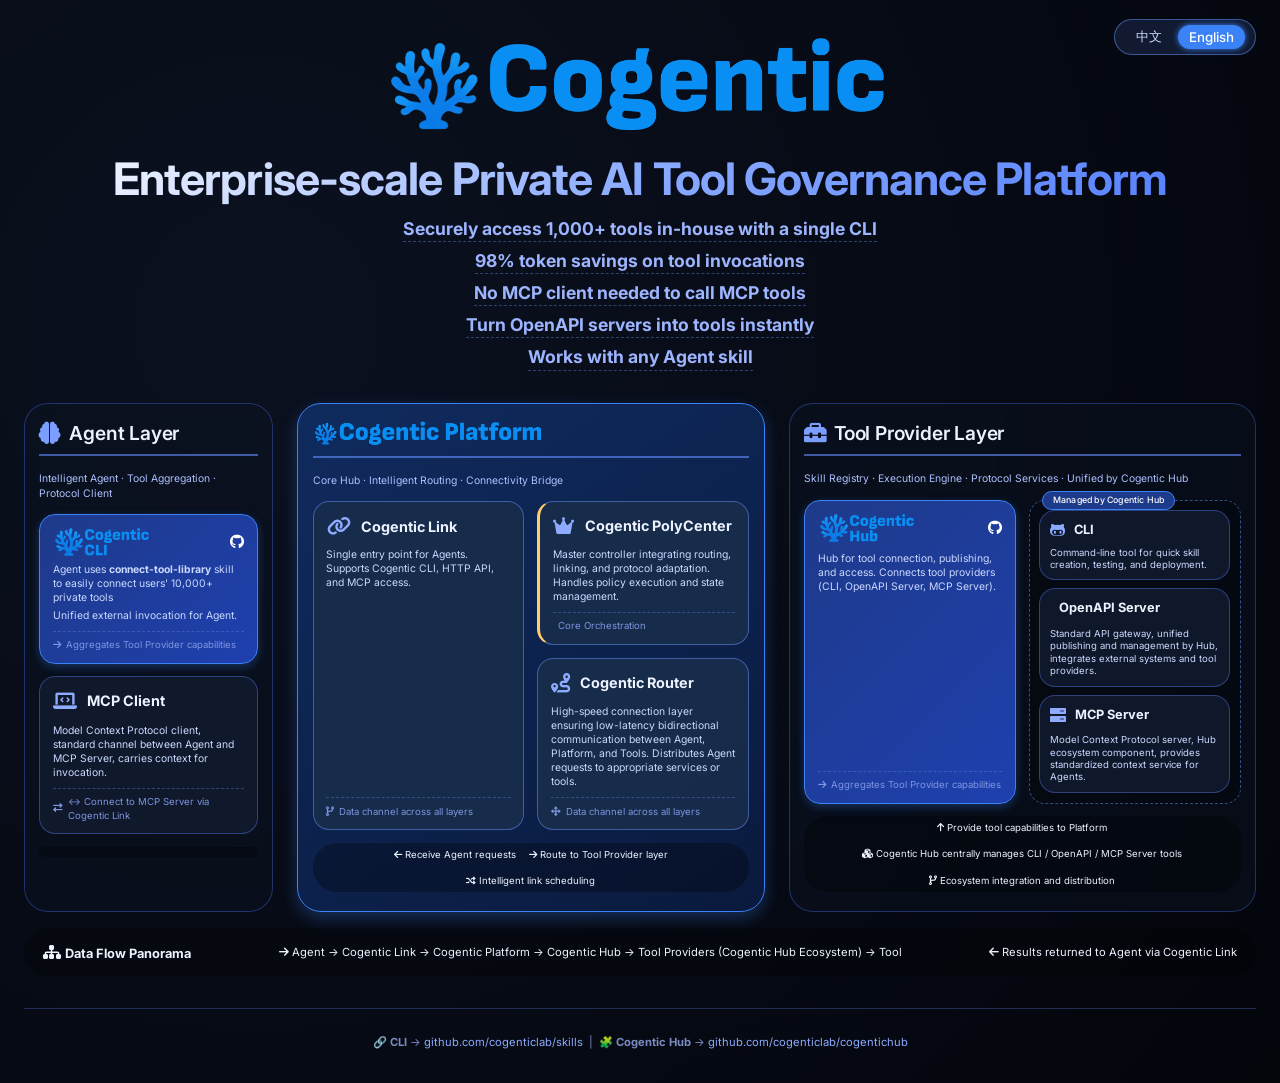
==== index.html @ e615ff38 "Fix data flow description - remove redundant 'Return' text Co-authored-by: Qwen-Coder <qwen-coder@al" ====
<!DOCTYPE html>
<html lang="zh-CN">
<head>
    <meta charset="UTF-8">
    <meta name="viewport" content="width=device-width, initial-scale=1.0, user-scalable=yes">
    <title>Cogentic | 多语言平台</title>
    <!-- Font Awesome 6 -->
    <link rel="stylesheet" href="https://cdnjs.cloudflare.com/ajax/libs/font-awesome/6.0.0-beta3/css/all.min.css">
    <!-- Google Fonts Inter -->
    <link href="https://fonts.googleapis.com/css2?family=Inter:opsz,wght@14..32,300;14..32,400;14..32,500;14..32,600;14..32,700&display=swap" rel="stylesheet">
    <style>
        * {
            margin: 0;
            padding: 0;
            box-sizing: border-box;
        }

        body {
            background: radial-gradient(circle at 20% 30%, #0b1120, #03050b);
            font-family: 'Inter', sans-serif;
            color: #edf2ff;
            line-height: 1.4;
            padding: 2rem 1.5rem;
            position: relative;
        }

        /* 语言切换按钮 */
        .lang-switch {
            position: fixed;
            top: 1.2rem;
            right: 1.5rem;
            z-index: 1000;
            background: rgba(20, 30, 55, 0.85);
            backdrop-filter: blur(8px);
            border-radius: 40px;
            padding: 0.3rem 0.6rem;
            border: 1px solid rgba(100, 150, 255, 0.5);
            display: flex;
            gap: 0.3rem;
            font-size: 0.75rem;
            font-weight: 500;
        }
        .lang-switch button {
            background: transparent;
            border: none;
            color: #cbd9ff;
            padding: 0.2rem 0.7rem;
            border-radius: 30px;
            cursor: pointer;
            font-family: inherit;
            font-weight: 500;
            transition: all 0.2s;
        }
        .lang-switch button.active {
            background: #3b82f6;
            color: white;
            box-shadow: 0 0 6px #3b82f6;
        }
        .lang-switch button:hover:not(.active) {
            background: rgba(59, 130, 246, 0.4);
            color: white;
        }

        .container {
            max-width: 1400px;
            margin: 0 auto;
        }

        /* 头部 */
        .hero {
            text-align: center;
            margin-bottom: 2rem;
        }
        .hero h1 {
            font-size: 2.8rem;
            font-weight: 700;
            background: linear-gradient(135deg, #FFFFFF, #8aabff, #4f7aff);
            background-clip: text;
            -webkit-background-clip: text;
            color: transparent;
            letter-spacing: -0.02em;
        }
        .hero .sub {
            font-size: 1.1rem;
            color: #9db4ff;
            margin-top: 0.4rem;
            border-bottom: 1px dashed rgba(100, 140, 255, 0.4);
            display: inline-block;
        }

        /* 三列布局：左中右，宽度比例 1:2:2 */
        .architecture {
            display: flex;
            flex-wrap: wrap;
            gap: 1.5rem;
            justify-content: space-between;
            margin: 1.5rem 0 1rem;
        }

        .layer {
            background: rgba(10, 18, 32, 0.5);
            backdrop-filter: blur(4px);
            border-radius: 1.5rem;
            padding: 1rem 0.9rem 1.2rem;
            border: 1px solid rgba(80, 120, 255, 0.35);
            transition: all 0.2s;
            position: relative;
        }

        /* Agent 层: flex-grow 1 */
        .layer.agent-layer {
            flex: 1;
        }
        /* Platform 核心层: flex-grow 2 */
        .layer.platform-layer {
            flex: 2;
        }
        /* 工具提供层层: flex-grow 2 */
        .layer.provider-layer {
            flex: 2;
        }

        /* Platform核心层专用蓝色背景 */
        .layer.platform-layer.platform-core-bg {
            background: linear-gradient(145deg, #0f2b5e, #0a1a3e);
            border: 1px solid #3b82f6;
            box-shadow: 0 6px 16px rgba(59, 130, 246, 0.3);
        }

        /* 层次标题 */
        .layer-header {
            display: flex;
            align-items: center;
            gap: 0.5rem;
            margin-bottom: 1rem;
            padding-bottom: 0.5rem;
            border-bottom: 2px solid rgba(100, 140, 255, 0.6);
        }
        .layer-header i {
            font-size: 1.4rem;
            color: #7b9eff;
        }
        .layer-header h2 {
            font-size: 1.2rem;
            font-weight: 600;
            letter-spacing: -0.2px;
        }
        .layer-desc {
            font-size: 0.65rem;
            color: #adc0ff;
            margin-bottom: 0.8rem;
        }

        /* 内部左右布局 */
        .split-layout {
            display: flex;
            flex-wrap: wrap;
            gap: 0.8rem;
            align-items: stretch;
        }
        .split-left, .split-right {
            flex: 1;
            min-width: 180px;
            display: flex;
            flex-direction: column;
            gap: 0.8rem;
        }

        /* ========== 全局卡片样式 ========== */
        .card {
            background: rgba(18, 28, 48, 0.85);
            border-radius: 1rem;
            padding: 0.7rem 0.8rem;
            border: 1px solid rgba(90, 130, 255, 0.4);
            transition: transform 0.2s, box-shadow 0.2s;
            backdrop-filter: blur(4px);
            height: 100%;
            display: flex;
            flex-direction: column;
        }
        /* 默认取消所有卡片的悬浮效果 */
        .card:hover {
            transform: none;
            box-shadow: none;
            border-color: rgba(90, 130, 255, 0.4);
            background: rgba(18, 28, 48, 0.85);
        }
        a.card {
            text-decoration: none;
            color: inherit;
            display: block;
        }
        /* 图标和标题同行 */
        .card-header {
            display: flex;
            align-items: center;
            gap: 0.6rem;
            margin-bottom: 0.3rem;
        }
        .card-icon {
            font-size: 1.2rem;
            color: #8fabff;
            flex-shrink: 0;
        }
        .card-title {
            font-size: 0.9rem;
            font-weight: 700;
            display: flex;
            align-items: center;
            justify-content: space-between;
            flex-wrap: wrap;
            gap: 4px;
            margin-bottom: 0;
            flex: 1;
        }
        .badge-sm {
            background: #2a3a6e;
            font-size: 0.55rem;
            padding: 0.15rem 0.4rem;
            border-radius: 30px;
            font-weight: 400;
            display: inline-flex;
            align-items: center;
            gap: 4px;
        }
        .card-desc {
            font-size: 0.65rem;
            color: #cbd9ff;
            line-height: 1.35;
            margin-top: 0.2rem;
            flex: 1;
        }
        .connector-badge {
            margin-top: 0.5rem;
            font-size: 0.6rem;
            color: #7d95e0;
            display: flex;
            align-items: center;
            gap: 5px;
            border-top: 1px dashed rgba(100, 130, 230, 0.4);
            padding-top: 0.4rem;
        }

        /* 特定蓝色背景卡片（connect-tool-library 和 Cogentic Hub）保留悬浮效果 */
        .card.blue-bg {
            background: linear-gradient(135deg, #1e3a8a, #1e40af);
            border-color: #3b82f6;
            box-shadow: 0 3px 10px rgba(59,130,246,0.3);
        }
        .card.blue-bg .card-icon {
            color: #c4e0ff;
        }
        .card.blue-bg .card-title {
            color: #ffffff;
        }
        /* 仅保留蓝色背景卡片的悬浮效果 */
        .card.blue-bg:hover {
            transform: translateY(-2px);
            border-color: #5f82ff;
            box-shadow: 0 8px 18px -6px rgba(79, 125, 255, 0.4);
            background: linear-gradient(135deg, #2563eb, #1e40af);
        }

        /* 平台核心层内的卡片（无悬浮） */
        .platform-core-bg .card {
            background: rgba(25, 45, 75, 0.9);
            border-color: rgba(100, 150, 255, 0.5);
        }
        .platform-core-bg .card:hover {
            transform: none;
            box-shadow: none;
            background: rgba(25, 45, 75, 0.9);
            border-color: rgba(100, 150, 255, 0.5);
        }

        /* 从属关系容器：Hub 生态 */
        .hub-ecosystem {
            background: rgba(0, 0, 0, 0.25);
            border-radius: 1rem;
            padding: 0.6rem;
            border: 1px dashed rgba(100, 150, 255, 0.5);
            position: relative;
            display: flex;
            flex-direction: column;
            gap: 0.5rem;
        }
        .hub-ecosystem::before {
            content: "由 Cogentic Hub 管理";
            position: absolute;
            top: -0.6rem;
            left: 0.8rem;
            background: #1e3a8a;
            padding: 0.15rem 0.6rem;
            border-radius: 20px;
            font-size: 0.55rem;
            font-weight: 500;
            color: #ffffff;
            letter-spacing: 0.2px;
            backdrop-filter: blur(4px);
            border: 1px solid #3b82f6;
        }
        [data-lang="en"] .hub-ecosystem::before {
            content: "Managed by Cogentic Hub";
        }

        /* 右侧三个卡片进一步缩小（保持图标标题同行） */
        .hub-ecosystem .card {
            padding: 0.5rem 0.6rem;
        }
        .hub-ecosystem .card .card-icon {
            font-size: 1rem;
        }
        .hub-ecosystem .card .card-title {
            font-size: 0.8rem;
        }
        .hub-ecosystem .card .card-desc {
            font-size: 0.6rem;
            line-height: 1.3;
        }
        .hub-ecosystem .card .connector-badge {
            font-size: 0.55rem;
            margin-top: 0.4rem;
            padding-top: 0.3rem;
        }
        .hub-ecosystem .badge-sm {
            font-size: 0.5rem;
            padding: 0.1rem 0.35rem;
        }
        .hub-ecosystem .card:hover {
            transform: none;
            box-shadow: none;
            background: rgba(18, 28, 48, 0.85);
            border-color: rgba(90, 130, 255, 0.4);
        }

        /* 底部说明 */
        .footer-note {
            margin-top: 2rem;
            text-align: center;
            font-size: 0.7rem;
            color: #7b8bc2;
            border-top: 1px solid rgba(100, 130, 230, 0.3);
            padding-top: 1.2rem;
        }
        .footer-note a {
            color: #8cabff;
            text-decoration: none;
        }
        .footer-note a:hover {
            text-decoration: underline;
        }

        /* 关系流向指示 */
        .flow-hint {
            margin-top: 0.8rem;
            display: flex;
            justify-content: center;
            gap: 0.8rem;
            flex-wrap: wrap;
            font-size: 0.6rem;
            background: rgba(0,0,0,0.3);
            border-radius: 1.5rem;
            padding: 0.3rem 0.8rem;
        }

        /* 响应式：小屏幕时三列堆叠 */
        @media (max-width: 900px) {
            .architecture {
                flex-direction: column;
            }
            .layer.agent-layer,
            .layer.platform-layer,
            .layer.provider-layer {
                flex: auto;
                width: 100%;
            }
            .lang-switch {
                top: 0.8rem;
                right: 1rem;
            }
        }
        @media (max-width: 550px) {
            body {
                padding: 1rem;
            }
            .hero h1 {
                font-size: 2rem;
            }
            .split-layout {
                flex-direction: column;
            }
        }
    </style>
</head>
<body>
<!-- 语言切换按钮 -->
<div class="lang-switch">
    <button id="lang-zh" class="active">中文</button>
    <button id="lang-en">English</button>
</div>

<div class="container">
    <div class="hero">
        <img width="512px" src="assets/cogentic_banner.png" alt="Cogentic Banner" />
        <h1 data-i18n="hero_title">万级私有AI工具治理平台</h1>
        <p><h2 class="sub" data-i18n="hero_s1">通过单一 CLI 安全访问超过 10,000 个内部工具</h2></p>
        <p><h2 class="sub" data-i18n="hero_s2">工具调用节省 98% 的 Token</h2></p>
        <p><h2 class="sub" data-i18n="hero_s3">调用 MCP 工具无需 MCP 客户端</h2></p>
        <p><h2 class="sub" data-i18n="hero_s4">将 OpenAPI 服务器即时转变为工具</h2></p>
        <p><h2 class="sub" data-i18n="hero_s5">适用于任何 Agent 技能</h2></p>
    </div>

    <!-- 三列布局 -->
    <div class="architecture">
        
        <!-- ========= 左侧：Agent 层 ========= -->
        <div class="layer agent-layer">
            <div class="layer-header">
                <i class="fas fa-brain"></i>
                <h2 data-i18n="agent_layer_title">Agent 层</h2>
            </div>
            <div class="layer-desc" data-i18n="agent_layer_desc">智能代理 · 工具聚合 · 协议客户端</div>
            <div class="split-layout">
                <div class="split-left">
                    <!-- Cogentic CLI 蓝色背景，保留悬浮效果 -->
                    <a class="card blue-bg" href="https://github.com/cogenticlab/skills" target="_blank" rel="noopener noreferrer">
                        <div class="card-header">
                            <img height="32px" src="assets/cogentic_cli_banner.png" alt="CLI">
                            <div class="card-title">
                                <span></span>
                                <i class="fab fa-github"></i>
                            </div>
                        </div>
                        <div class="card-desc" data-i18n="agent_cli_desc1">Agent 使用 <strong>connect-tool-library</strong> 技能，可以轻松连接用户 10,000+ 私有工具</div>
                        <div class="card-desc" data-i18n="agent_cli_desc2">供 Agent 统一调用外部能力。</div>
                        <div class="connector-badge"><i class="fas fa-arrow-right"></i> <span data-i18n="agent_cli_connector">聚合 工具提供层能力</span></div>
                    </a>
                </div>
                <div class="split-right">
                    <div class="card">
                        <div class="card-header">
                            <div class="card-icon"><i class="fas fa-laptop-code"></i></div>
                            <div class="card-title" data-i18n="mcp_client_title">MCP Client</div>
                        </div>
                        <div class="card-desc" data-i18n="mcp_client_desc">模型上下文协议客户端，Agent 与 MCP Server 的标准通道，携带上下文发起调用。</div>
                        <div class="connector-badge"><i class="fas fa-exchange-alt"></i> <span data-i18n="mcp_client_connector">↔ 通过 Cogentic Link 连接 MCP Server</span></div>
                    </div>
                </div>
            </div>
            <div class="flow-hint"></div>
        </div>

        <!-- ========= 中间：Cogentic Platform 核心层（蓝色背景） ========= -->
        <div class="layer platform-layer platform-core-bg">
            <div class="layer-header">
                <img height="28px" src="assets/cogentic_platform_banner.png" alt="Cogentic Platform">
            </div>
            <div class="layer-desc" data-i18n="platform_layer_desc">核心中枢 · 智能路由 · 连接桥梁</div>
            <div class="split-layout">
                <div class="split-left">
                    <div class="card">
                        <div class="card-header">
                            <div class="card-icon"><i class="fas fa-link"></i></div>
                            <div class="card-title" data-i18n="cogentic_link_title">Cogentic Link</div>
                        </div>
                        <div class="card-desc" data-i18n="cogentic_link_desc">面向Agent的唯一入口。支持Cogentic CLI，Http API，MCP方式访问</div>
                        <div class="connector-badge"><i class="fas fa-code-branch"></i> <span data-i18n="cogentic_link_connector">贯穿所有层级的数据通道</span></div>
                    </div>
                </div>
                <div class="split-right">
                    <div class="right-stack" style="display: flex; flex-direction: column; gap: 0.8rem;">
                        <div class="card" style="border-left: 3px solid #ffcd6b;">
                            <div class="card-header">
                                <div class="card-icon"><i class="fas fa-crown"></i></div>
                                <div class="card-title" data-i18n="polycenter_title">Cogentic PolyCenter</div>
                            </div>
                            <div class="card-desc" data-i18n="polycenter_desc">总控制器，整合路由、链接、协议适配，负责策略执行与状态管理。</div>
                            <div class="connector-badge"><i class="fas fa-arrows-spin"></i> <span data-i18n="polycenter_connector">核心编排</span></div>
                        </div>
                        <div class="card">
                            <div class="card-header">
                                <div class="card-icon"><i class="fas fa-route"></i></div>
                                <div class="card-title" data-i18n="router_title">Cogentic Router</div>
                            </div>
                            <div class="card-desc" data-i18n="router_desc">高速连接层，保障 Agent、平台、工具间低延迟双向通信，提供可靠的消息通道与链路追踪。将 Agent 请求分发至对应的服务或工具。</div>
                            <div class="connector-badge"><i class="fas fa-arrows-alt"></i> <span data-i18n="router_connector">贯穿所有层级的数据通道</span></div>
                        </div>
                    </div>
                </div>
            </div>
            <div class="flow-hint">
                <span><i class="fas fa-arrow-left"></i> <span data-i18n="flow_recv">接收 Agent 请求</span></span>
                <span><i class="fas fa-arrow-right"></i> <span data-i18n="flow_route">路由至 工具提供层层</span></span>
                <span><i class="fas fa-random"></i> <span data-i18n="flow_schedule">链路智能调度</span></span>
            </div>
        </div>

        <!-- ========= 右侧：工具提供层层 ========= -->
        <div class="layer provider-layer">
            <div class="layer-header">
                <i class="fas fa-toolbox"></i>
                <h2 data-i18n="provider_layer_title">工具提供层</h2>
            </div>
            <div class="layer-desc" data-i18n="provider_layer_desc">技能库 · 执行引擎 · 协议服务 · 由 Cogentic Hub 统一管理</div>
            <div class="split-layout">
                <div class="split-left">
                    <a style="height: 100%;text-decoration: none;display: block;" href="https://github.com/cogenticlab/cogentichub" target="_blank" rel="noopener noreferrer">
                        <div class="card blue-bg">
                            <div class="card-header">
                                <img height="32px" src="assets/cogentic_hub_banner.png" alt="Cogentic Hub">
                                <div class="card-title">
                                    <span></span>
                                    <i class="fab fa-github"></i>
                                </div>
                            </div>
                            <div class="card-desc" data-i18n="hub_desc">工具连接，发布，访问枢纽。连接工具提供端(cli, OpenAPI服务器，MCP服务器)</div>
                            <div class="connector-badge"><i class="fas fa-arrow-right"></i> <span data-i18n="hub_connector">聚合 工具提供层能力</span></div>
                        </div>
                    </a>
                </div>
                <div class="split-right">
                    <div class="hub-ecosystem" data-i18n-attach="hub_ecosystem_label">
                        <a class="card" href="https://github.com/cogenticlab/skills" target="_blank" rel="noopener noreferrer">
                            <div class="card-header">
                                <div class="card-icon"><i class="fab fa-github-alt"></i></div>
                                <div class="card-title" data-i18n="cli_title">cli</div>
                            </div>
                            <div class="card-desc" data-i18n="cli_desc">命令行工具，快速创建、测试、部署技能。</div>
                        </a>
                        <div class="card">
                            <div class="card-header">
                                <div class="card-icon"><i class="fas fa-api"></i></div>
                                <div class="card-title" data-i18n="openapi_title">OpenAPI Server</div>
                            </div>
                            <div class="card-desc" data-i18n="openapi_desc">标准 API 网关，由 Hub 统一发布与管理，对接外部系统和工具提供者。</div>
                        </div>
                        <div class="card">
                            <div class="card-header">
                                <div class="card-icon"><i class="fas fa-server"></i></div>
                                <div class="card-title" data-i18n="mcp_server_title">MCP Server</div>
                            </div>
                            <div class="card-desc" data-i18n="mcp_server_desc">模型上下文服务端，Hub 生态组件，为 Agent 提供标准化上下文服务。</div>
                        </div>
                    </div>
                </div>
            </div>
            <div class="flow-hint">
                <span><i class="fas fa-arrow-up"></i> <span data-i18n="provider_flow_up">向平台提供具体工具能力</span></span>
                <span><i class="fas fa-cubes"></i> <span data-i18n="provider_flow_hub">Cogentic Hub 统一管理 CLI / OpenAPI / MCP Server 工具</span></span>
                <span><i class="fas fa-code-branch"></i> <span data-i18n="provider_flow_eco">生态集成与分发</span></span>
            </div>
        </div>
    </div>

    <!-- 数据流全景 + 组件完整性 -->
    <div style="background: rgba(0,0,0,0.3); border-radius: 1.5rem; padding: 0.8rem 1.2rem; margin-top: 1rem;">
        <div style="display: flex; flex-wrap: wrap; justify-content: space-between; gap: 0.5rem; align-items: center;">
            <div><i class="fas fa-sitemap"></i> <strong style="font-size: 0.8rem;" data-i18n="dataflow_title">数据流全景</strong></div>
            <div style="font-size: 0.7rem;"><i class="fas fa-arrow-right"></i> <span data-i18n="dataflow_arrow1">Agent → Cogentic Link → Cogentic Platform → Cogentic Hub → 工具提供源（Cogentic Hub 生态）→ 工具 → 返回</span></div>
            <div style="font-size: 0.7rem;"><i class="fas fa-arrow-left"></i> <span data-i18n="dataflow_arrow2">结果经 Cogentic Link 回传 Agent</span></div>
        </div>
        <!--hr style="border-color: #2a3a70; margin: 0.6rem 0;"-->

    </div>

    <!-- 页脚链接 -->
    <div class="footer-note">
        <p style="margin-top: 0.4rem;">
            🔗 <strong data-i18n="cli_link_label">Cogentic CLI</strong> → <a href="https://github.com/cogenticlab/skills" target="_blank">github.com/cogenticlab/skills</a> &nbsp;|&nbsp;
            🧩 <strong data-i18n="hub_link_label">Cogentic Hub</strong> → <a href="https://github.com/cogenticlab/cogentichub" target="_blank">github.com/cogenticlab/cogentichub</a>
        </p>
    </div>
</div>

<script>
    // 语言包
    const translations = {
        zh: {
            hero_title: "万级私有AI工具治理平台",
            hero_s1: "通过单一 CLI 安全访问超过 10,000 个内部工具",
            hero_s2: "工具调用节省 98% 的 Token",
            hero_s3: "调用 MCP 工具无需 MCP 客户端",
            hero_s4: "将 OpenAPI 服务器即时转变为工具",
            hero_s5: "适用于任何 Agent 技能",
            agent_layer_title: "Agent 层",
            agent_layer_desc: "智能代理 · 工具聚合 · 协议客户端",
            agent_cli_desc1: "Agent 使用 <strong>connect-tool-library</strong> 技能，可以轻松连接用户 10,000+ 私有工具",
            agent_cli_desc2: "供 Agent 统一调用外部能力。",
            agent_cli_connector: "聚合 工具提供层能力",
            mcp_client_title: "MCP Client",
            mcp_client_desc: "模型上下文协议客户端，Agent 与 MCP Server 的标准通道，携带上下文发起调用。",
            mcp_client_connector: "↔ 通过 Cogentic Link 连接 MCP Server",
            platform_layer_desc: "核心中枢 · 智能路由 · 连接桥梁",
            cogentic_link_title: "Cogentic Link",
            cogentic_link_desc: "面向Agent的唯一入口。支持Cogentic CLI，Http API，MCP方式访问",
            cogentic_link_connector: "贯穿所有层级的数据通道",
            polycenter_title: "Cogentic PolyCenter",
            polycenter_desc: "总控制器，整合路由、链接、协议适配，负责策略执行与状态管理。",
            polycenter_connector: "核心编排",
            router_title: "Cogentic Router",
            router_desc: "高速连接层，保障 Agent、平台、工具间低延迟双向通信，提供可靠的消息通道与链路追踪。将 Agent 请求分发至对应的服务或工具。",
            router_connector: "贯穿所有层级的数据通道",
            flow_recv: "接收 Agent 请求",
            flow_route: "路由至 工具提供层层",
            flow_schedule: "链路智能调度",
            provider_layer_title: "工具提供层",
            provider_layer_desc: "技能库 · 执行引擎 · 协议服务 · 由 Cogentic Hub 统一管理",
            hub_desc: "工具连接，发布，访问枢纽。连接工具提供端(cli, OpenAPI服务器，MCP服务器)",
            hub_connector: "聚合 工具提供层能力",
            cli_title: "cli",
            cli_desc: "命令行工具，快速创建、测试、部署技能。",
            openapi_title: "OpenAPI Server",
            openapi_desc: "标准 API 网关，由 Hub 统一发布与管理，对接外部系统和工具提供者。",
            mcp_server_title: "MCP Server",
            mcp_server_desc: "模型上下文服务端，Hub 生态组件，为 Agent 提供标准化上下文服务。",
            provider_flow_up: "向平台提供具体工具能力",
            provider_flow_hub: "Cogentic Hub 统一管理 CLI / OpenAPI / MCP Server 工具",
            provider_flow_eco: "生态集成与分发",
            dataflow_title: "数据流全景",
            dataflow_arrow1: "Agent → Cogentic Link → Cogentic Platform → Cogentic Hub → 工具提供源（Cogentic Hub 生态）→ 工具",
            dataflow_arrow2: "结果经 Cogentic Link 回传 Agent",
            footer_note_small: "<i class='fas fa-check-circle'></i> 所有卡片图标与标题同行，CLI 和 Hub 的标签已替换为 GitHub 图标。",
            footer_desc: "完全符合要求：左中右宽度比例1:2:2 | Platform核心层蓝色背景且内部左右（左 Link，右 Platform + Router） | Tool Provider层左侧 Hub 管理右侧 CLI/OpenAPI/MCP Server | 图标标题同行 | 可点击文字已替换为 GitHub 图标",
            cli_link_label: "CLI",
            hub_link_label: "Cogentic Hub"
        },
        en: {
            hero_title: "Enterprise-scale Private AI Tool Governance Platform",
            hero_s1: "Securely access 1,000+ tools in-house with a single CLI",
            hero_s2: "98% token savings on tool invocations",
            hero_s3: "No MCP client needed to call MCP tools",
            hero_s4: "Turn OpenAPI servers into tools instantly",
            hero_s5: "Works with any Agent skill",
            agent_layer_title: "Agent Layer",
            agent_layer_desc: "Intelligent Agent · Tool Aggregation · Protocol Client",
            agent_cli_desc1: "Agent uses <strong>connect-tool-library</strong> skill to easily connect users' 10,000+ private tools",
            agent_cli_desc2: "Unified external invocation for Agent.",
            agent_cli_connector: "Aggregates Tool Provider capabilities",
            mcp_client_title: "MCP Client",
            mcp_client_desc: "Model Context Protocol client, standard channel between Agent and MCP Server, carries context for invocation.",
            mcp_client_connector: "↔ Connect to MCP Server via Cogentic Link",
            platform_layer_desc: "Core Hub · Intelligent Routing · Connectivity Bridge",
            cogentic_link_title: "Cogentic Link",
            cogentic_link_desc: "Single entry point for Agents. Supports Cogentic CLI, HTTP API, and MCP access.",
            cogentic_link_connector: "Data channel across all layers",
            polycenter_title: "Cogentic PolyCenter",
            polycenter_desc: "Master controller integrating routing, linking, and protocol adaptation. Handles policy execution and state management.",
            polycenter_connector: "Core Orchestration",
            router_title: "Cogentic Router",
            router_desc: "High-speed connection layer ensuring low-latency bidirectional communication between Agent, Platform, and Tools. Distributes Agent requests to appropriate services or tools.",
            router_connector: "Data channel across all layers",
            flow_recv: "Receive Agent requests",
            flow_route: "Route to Tool Provider layer",
            flow_schedule: "Intelligent link scheduling",
            provider_layer_title: "Tool Provider Layer",
            provider_layer_desc: "Skill Registry · Execution Engine · Protocol Services · Unified by Cogentic Hub",
            hub_desc: "Hub for tool connection, publishing, and access. Connects tool providers (CLI, OpenAPI Server, MCP Server).",
            hub_connector: "Aggregates Tool Provider capabilities",
            cli_title: "CLI",
            cli_desc: "Command-line tool for quick skill creation, testing, and deployment.",
            openapi_title: "OpenAPI Server",
            openapi_desc: "Standard API gateway, unified publishing and management by Hub, integrates external systems and tool providers.",
            mcp_server_title: "MCP Server",
            mcp_server_desc: "Model Context Protocol server, Hub ecosystem component, provides standardized context service for Agents.",
            provider_flow_up: "Provide tool capabilities to Platform",
            provider_flow_hub: "Cogentic Hub centrally manages CLI / OpenAPI / MCP Server tools",
            provider_flow_eco: "Ecosystem integration and distribution",
            dataflow_title: "Data Flow Panorama",
            dataflow_arrow1: "Agent → Cogentic Link → Cogentic Platform → Cogentic Hub → Tool Providers (Cogentic Hub Ecosystem) → Tool",
            dataflow_arrow2: "Results returned to Agent via Cogentic Link",
            footer_note_small: "<i class='fas fa-check-circle'></i> All cards have icon+title on same row; CLI and Hub labels replaced with GitHub icon.",
            footer_desc: "Fully compliant: left-center-right width ratio 1:2:2 | Platform core blue background with internal left-right (Left: Link, Right: Platform + Router) | Tool Provider left: Hub manages right: CLI/OpenAPI/MCP Server | Icon+title inline | Clickable text replaced with GitHub icon",
            cli_link_label: "CLI",
            hub_link_label: "Cogentic Hub"
        }
    };

    let currentLang = 'zh';

    function setLanguage(lang) {
        currentLang = lang;
        document.documentElement.setAttribute('data-lang', lang);
        document.querySelectorAll('[data-i18n]').forEach(el => {
            const key = el.getAttribute('data-i18n');
            if (translations[lang][key] !== undefined) {
                if (key === 'agent_cli_desc1' || key === 'footer_note_small') {
                    el.innerHTML = translations[lang][key];
                } else {
                    el.innerText = translations[lang][key];
                }
            }
        });
        document.querySelectorAll('.lang-switch button').forEach(btn => {
            if ((lang === 'zh' && btn.id === 'lang-zh') || (lang === 'en' && btn.id === 'lang-en')) {
                btn.classList.add('active');
            } else {
                btn.classList.remove('active');
            }
        });
    }

    // 根据浏览器语言自动选择初始语言
    function detectBrowserLanguage() {
        const browserLang = navigator.language || navigator.userLanguage;
        if (browserLang && browserLang.toLowerCase().startsWith('zh')) {
            return 'zh';
        }
        return 'en';
    }

    // 绑定切换事件
    document.getElementById('lang-zh').addEventListener('click', () => setLanguage('zh'));
    document.getElementById('lang-en').addEventListener('click', () => setLanguage('en'));

    // 初始化：根据浏览器语言设置
    const initialLang = detectBrowserLanguage();
    setLanguage(initialLang);
</script>
</body>
</html>
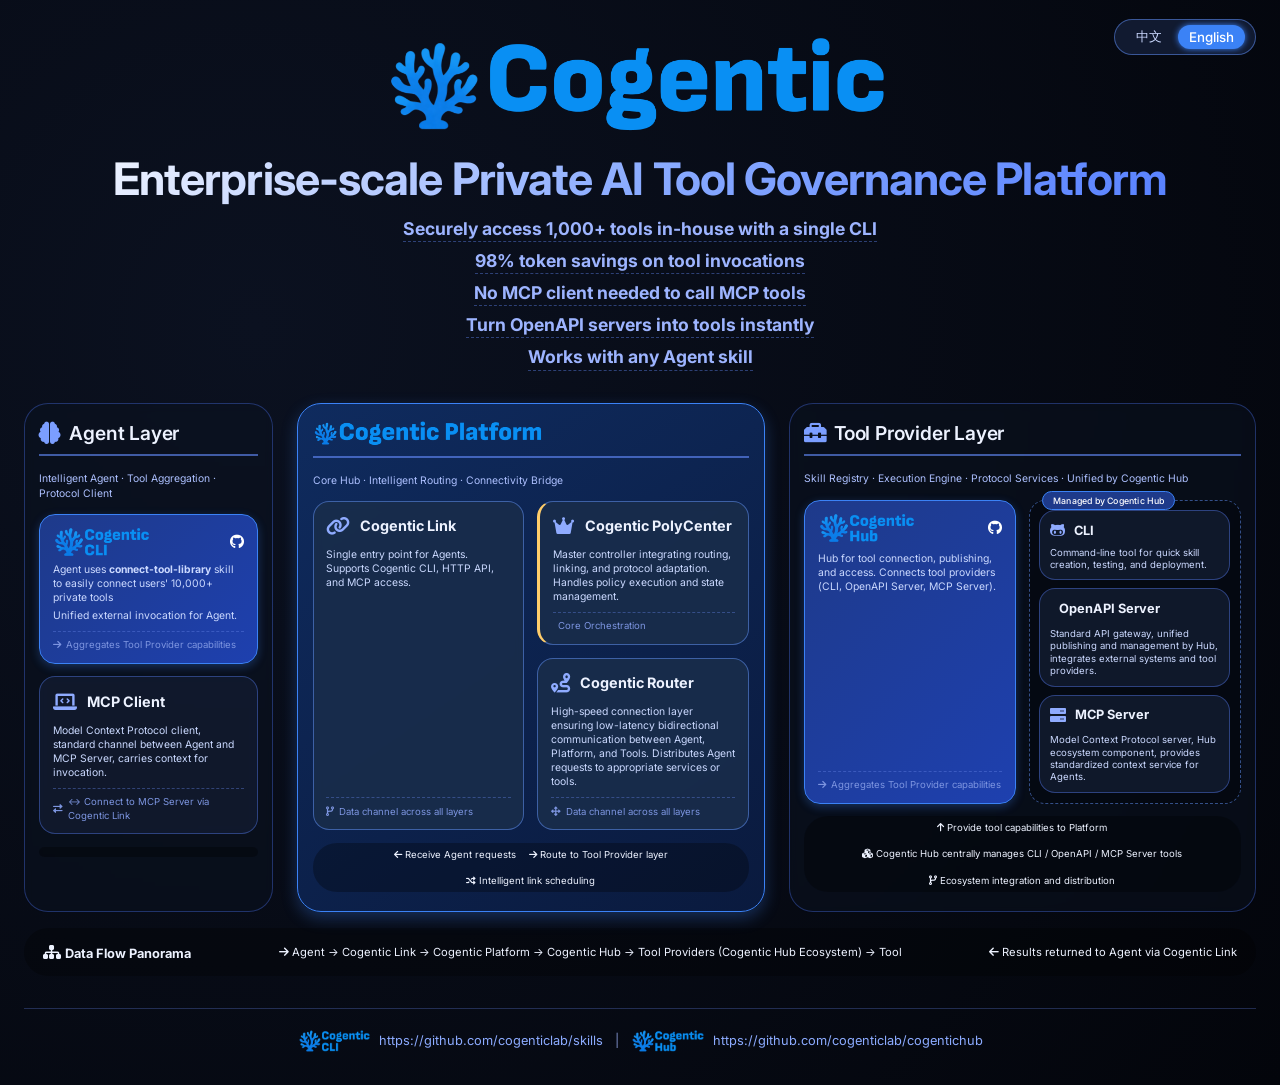
==== commit eb40e79c: "Update footer with banner images and improve layout Co-authored-by: Qwen-Coder <qwen-coder@alibabacl" ====
--- a/index.html
+++ b/index.html
@@ -3,7 +3,7 @@
 <head>
     <meta charset="UTF-8">
     <meta name="viewport" content="width=device-width, initial-scale=1.0, user-scalable=yes">
-    <title>Cogentic | 多语言平台</title>
+    <title>Cogentic</title>
     <!-- Font Awesome 6 -->
     <link rel="stylesheet" href="https://cdnjs.cloudflare.com/ajax/libs/font-awesome/6.0.0-beta3/css/all.min.css">
     <!-- Google Fonts Inter -->
@@ -337,10 +337,15 @@
         .footer-note {
             margin-top: 2rem;
             text-align: center;
-            font-size: 0.7rem;
+            font-size: 0.8rem;
             color: #7b8bc2;
             border-top: 1px solid rgba(100, 130, 230, 0.3);
             padding-top: 1.2rem;
+            display: flex;
+            align-items: center;    /* 垂直居中 */
+            justify-content: center;
+            gap: 8px;               /* 可选：控制间距 */
+            flex-wrap: wrap;
         }
         .footer-note a {
             color: #8cabff;
@@ -565,10 +570,8 @@
 
     <!-- 页脚链接 -->
     <div class="footer-note">
-        <p style="margin-top: 0.4rem;">
-            🔗 <strong data-i18n="cli_link_label">Cogentic CLI</strong> → <a href="https://github.com/cogenticlab/skills" target="_blank">github.com/cogenticlab/skills</a> &nbsp;|&nbsp;
-            🧩 <strong data-i18n="hub_link_label">Cogentic Hub</strong> → <a href="https://github.com/cogenticlab/cogentichub" target="_blank">github.com/cogenticlab/cogentichub</a>
-        </p>
+            <img height="24px" src="assets/cogentic_cli_banner.png"/><a href="https://github.com/cogenticlab/skills" target="_blank">https://github.com/cogenticlab/skills</a> &nbsp;|&nbsp;
+            <img height="24px" src="assets/cogentic_hub_banner.png"/><a href="https://github.com/cogenticlab/cogentichub" target="_blank">https://github.com/cogenticlab/cogentichub</a>
     </div>
 </div>
 
@@ -621,7 +624,7 @@
             dataflow_arrow2: "结果经 Cogentic Link 回传 Agent",
             footer_note_small: "<i class='fas fa-check-circle'></i> 所有卡片图标与标题同行，CLI 和 Hub 的标签已替换为 GitHub 图标。",
             footer_desc: "完全符合要求：左中右宽度比例1:2:2 | Platform核心层蓝色背景且内部左右（左 Link，右 Platform + Router） | Tool Provider层左侧 Hub 管理右侧 CLI/OpenAPI/MCP Server | 图标标题同行 | 可点击文字已替换为 GitHub 图标",
-            cli_link_label: "CLI",
+            cli_link_label: "Cogentic CLI",
             hub_link_label: "Cogentic Hub"
         },
         en: {
@@ -670,7 +673,7 @@
             dataflow_arrow2: "Results returned to Agent via Cogentic Link",
             footer_note_small: "<i class='fas fa-check-circle'></i> All cards have icon+title on same row; CLI and Hub labels replaced with GitHub icon.",
             footer_desc: "Fully compliant: left-center-right width ratio 1:2:2 | Platform core blue background with internal left-right (Left: Link, Right: Platform + Router) | Tool Provider left: Hub manages right: CLI/OpenAPI/MCP Server | Icon+title inline | Clickable text replaced with GitHub icon",
-            cli_link_label: "CLI",
+            cli_link_label: "Cogentic CLI",
             hub_link_label: "Cogentic Hub"
         }
     };
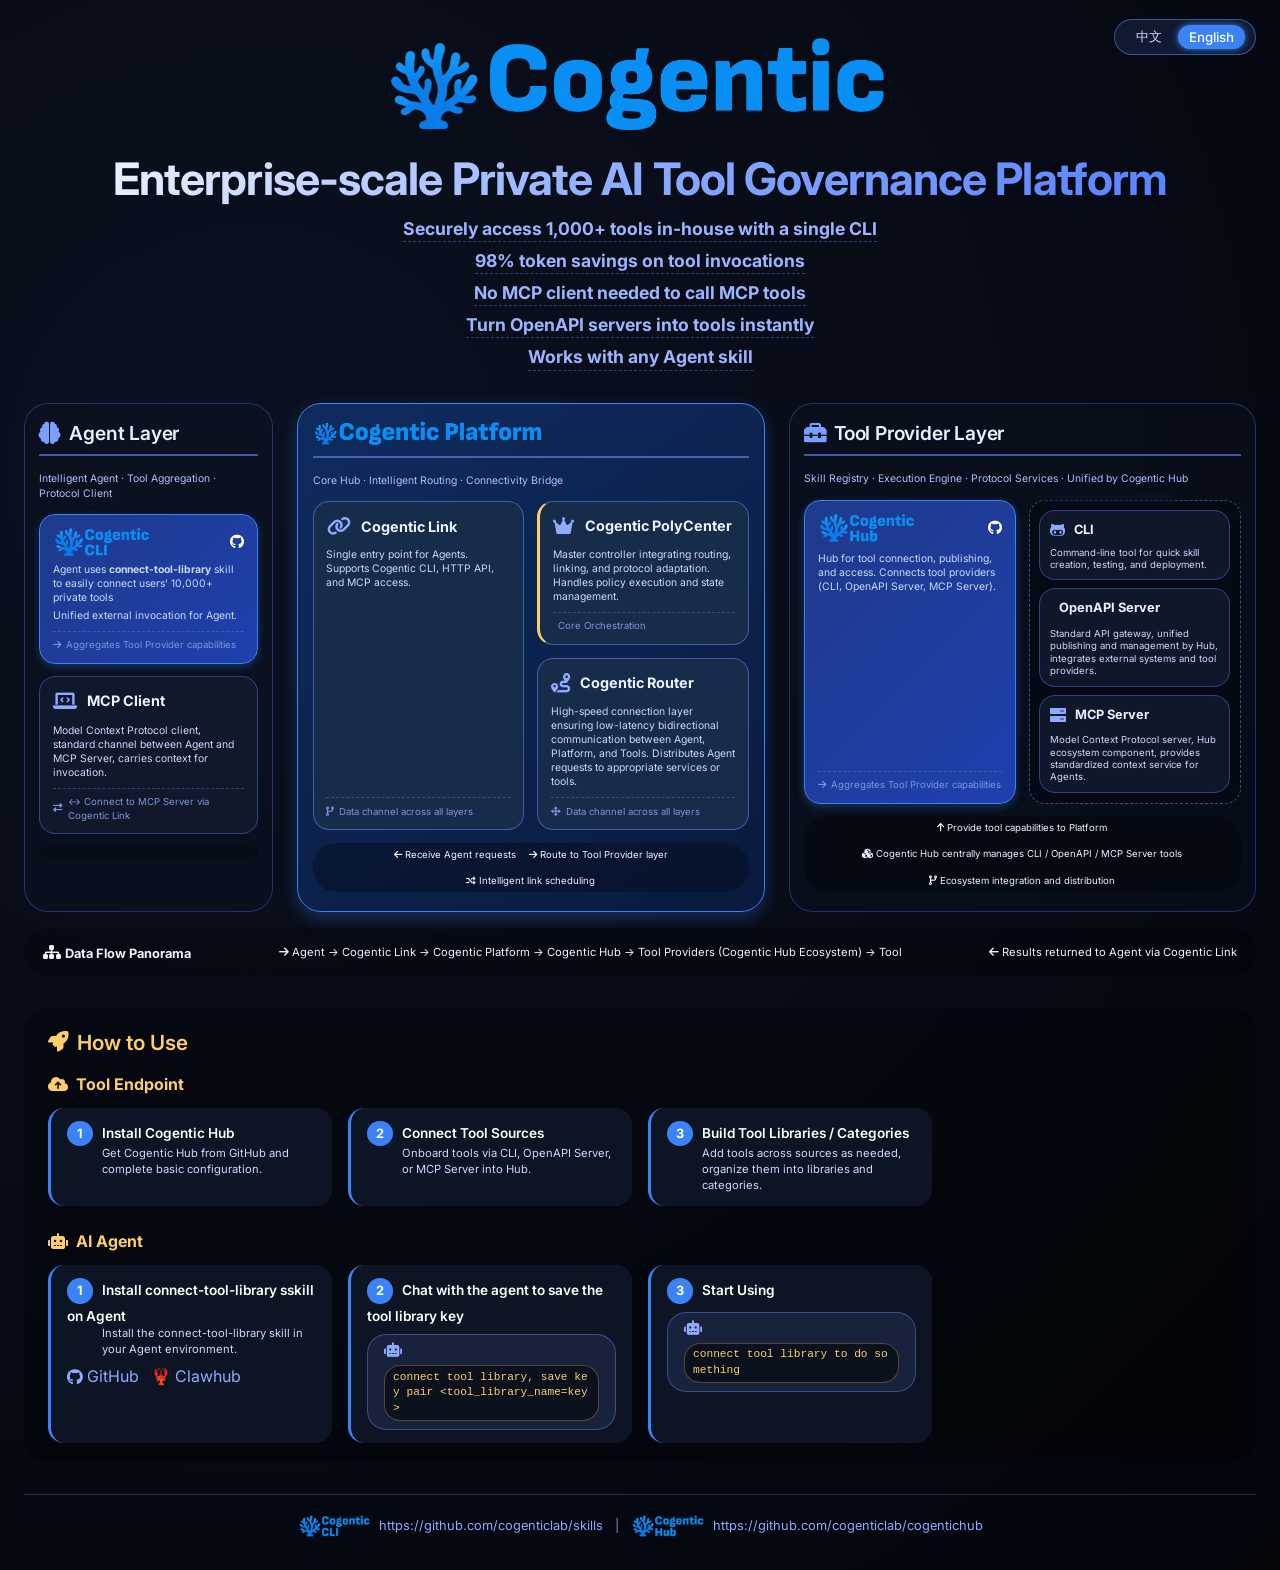
==== commit 683fdadb: "Refactor: extract CSS/JS to external files and add How to Use section Co-authored-by: Qwen-Coder <qw" ====
--- a/index.html
+++ b/index.html
@@ -4,398 +4,11 @@
     <meta charset="UTF-8">
     <meta name="viewport" content="width=device-width, initial-scale=1.0, user-scalable=yes">
     <title>Cogentic</title>
+    <link rel="stylesheet" href="assets/css/style.css">
     <!-- Font Awesome 6 -->
     <link rel="stylesheet" href="https://cdnjs.cloudflare.com/ajax/libs/font-awesome/6.0.0-beta3/css/all.min.css">
     <!-- Google Fonts Inter -->
     <link href="https://fonts.googleapis.com/css2?family=Inter:opsz,wght@14..32,300;14..32,400;14..32,500;14..32,600;14..32,700&display=swap" rel="stylesheet">
-    <style>
-        * {
-            margin: 0;
-            padding: 0;
-            box-sizing: border-box;
-        }
-
-        body {
-            background: radial-gradient(circle at 20% 30%, #0b1120, #03050b);
-            font-family: 'Inter', sans-serif;
-            color: #edf2ff;
-            line-height: 1.4;
-            padding: 2rem 1.5rem;
-            position: relative;
-        }
-
-        /* 语言切换按钮 */
-        .lang-switch {
-            position: fixed;
-            top: 1.2rem;
-            right: 1.5rem;
-            z-index: 1000;
-            background: rgba(20, 30, 55, 0.85);
-            backdrop-filter: blur(8px);
-            border-radius: 40px;
-            padding: 0.3rem 0.6rem;
-            border: 1px solid rgba(100, 150, 255, 0.5);
-            display: flex;
-            gap: 0.3rem;
-            font-size: 0.75rem;
-            font-weight: 500;
-        }
-        .lang-switch button {
-            background: transparent;
-            border: none;
-            color: #cbd9ff;
-            padding: 0.2rem 0.7rem;
-            border-radius: 30px;
-            cursor: pointer;
-            font-family: inherit;
-            font-weight: 500;
-            transition: all 0.2s;
-        }
-        .lang-switch button.active {
-            background: #3b82f6;
-            color: white;
-            box-shadow: 0 0 6px #3b82f6;
-        }
-        .lang-switch button:hover:not(.active) {
-            background: rgba(59, 130, 246, 0.4);
-            color: white;
-        }
-
-        .container {
-            max-width: 1400px;
-            margin: 0 auto;
-        }
-
-        /* 头部 */
-        .hero {
-            text-align: center;
-            margin-bottom: 2rem;
-        }
-        .hero h1 {
-            font-size: 2.8rem;
-            font-weight: 700;
-            background: linear-gradient(135deg, #FFFFFF, #8aabff, #4f7aff);
-            background-clip: text;
-            -webkit-background-clip: text;
-            color: transparent;
-            letter-spacing: -0.02em;
-        }
-        .hero .sub {
-            font-size: 1.1rem;
-            color: #9db4ff;
-            margin-top: 0.4rem;
-            border-bottom: 1px dashed rgba(100, 140, 255, 0.4);
-            display: inline-block;
-        }
-
-        /* 三列布局：左中右，宽度比例 1:2:2 */
-        .architecture {
-            display: flex;
-            flex-wrap: wrap;
-            gap: 1.5rem;
-            justify-content: space-between;
-            margin: 1.5rem 0 1rem;
-        }
-
-        .layer {
-            background: rgba(10, 18, 32, 0.5);
-            backdrop-filter: blur(4px);
-            border-radius: 1.5rem;
-            padding: 1rem 0.9rem 1.2rem;
-            border: 1px solid rgba(80, 120, 255, 0.35);
-            transition: all 0.2s;
-            position: relative;
-        }
-
-        /* Agent 层: flex-grow 1 */
-        .layer.agent-layer {
-            flex: 1;
-        }
-        /* Platform 核心层: flex-grow 2 */
-        .layer.platform-layer {
-            flex: 2;
-        }
-        /* 工具提供层层: flex-grow 2 */
-        .layer.provider-layer {
-            flex: 2;
-        }
-
-        /* Platform核心层专用蓝色背景 */
-        .layer.platform-layer.platform-core-bg {
-            background: linear-gradient(145deg, #0f2b5e, #0a1a3e);
-            border: 1px solid #3b82f6;
-            box-shadow: 0 6px 16px rgba(59, 130, 246, 0.3);
-        }
-
-        /* 层次标题 */
-        .layer-header {
-            display: flex;
-            align-items: center;
-            gap: 0.5rem;
-            margin-bottom: 1rem;
-            padding-bottom: 0.5rem;
-            border-bottom: 2px solid rgba(100, 140, 255, 0.6);
-        }
-        .layer-header i {
-            font-size: 1.4rem;
-            color: #7b9eff;
-        }
-        .layer-header h2 {
-            font-size: 1.2rem;
-            font-weight: 600;
-            letter-spacing: -0.2px;
-        }
-        .layer-desc {
-            font-size: 0.65rem;
-            color: #adc0ff;
-            margin-bottom: 0.8rem;
-        }
-
-        /* 内部左右布局 */
-        .split-layout {
-            display: flex;
-            flex-wrap: wrap;
-            gap: 0.8rem;
-            align-items: stretch;
-        }
-        .split-left, .split-right {
-            flex: 1;
-            min-width: 180px;
-            display: flex;
-            flex-direction: column;
-            gap: 0.8rem;
-        }
-
-        /* ========== 全局卡片样式 ========== */
-        .card {
-            background: rgba(18, 28, 48, 0.85);
-            border-radius: 1rem;
-            padding: 0.7rem 0.8rem;
-            border: 1px solid rgba(90, 130, 255, 0.4);
-            transition: transform 0.2s, box-shadow 0.2s;
-            backdrop-filter: blur(4px);
-            height: 100%;
-            display: flex;
-            flex-direction: column;
-        }
-        /* 默认取消所有卡片的悬浮效果 */
-        .card:hover {
-            transform: none;
-            box-shadow: none;
-            border-color: rgba(90, 130, 255, 0.4);
-            background: rgba(18, 28, 48, 0.85);
-        }
-        a.card {
-            text-decoration: none;
-            color: inherit;
-            display: block;
-        }
-        /* 图标和标题同行 */
-        .card-header {
-            display: flex;
-            align-items: center;
-            gap: 0.6rem;
-            margin-bottom: 0.3rem;
-        }
-        .card-icon {
-            font-size: 1.2rem;
-            color: #8fabff;
-            flex-shrink: 0;
-        }
-        .card-title {
-            font-size: 0.9rem;
-            font-weight: 700;
-            display: flex;
-            align-items: center;
-            justify-content: space-between;
-            flex-wrap: wrap;
-            gap: 4px;
-            margin-bottom: 0;
-            flex: 1;
-        }
-        .badge-sm {
-            background: #2a3a6e;
-            font-size: 0.55rem;
-            padding: 0.15rem 0.4rem;
-            border-radius: 30px;
-            font-weight: 400;
-            display: inline-flex;
-            align-items: center;
-            gap: 4px;
-        }
-        .card-desc {
-            font-size: 0.65rem;
-            color: #cbd9ff;
-            line-height: 1.35;
-            margin-top: 0.2rem;
-            flex: 1;
-        }
-        .connector-badge {
-            margin-top: 0.5rem;
-            font-size: 0.6rem;
-            color: #7d95e0;
-            display: flex;
-            align-items: center;
-            gap: 5px;
-            border-top: 1px dashed rgba(100, 130, 230, 0.4);
-            padding-top: 0.4rem;
-        }
-
-        /* 特定蓝色背景卡片（connect-tool-library 和 Cogentic Hub）保留悬浮效果 */
-        .card.blue-bg {
-            background: linear-gradient(135deg, #1e3a8a, #1e40af);
-            border-color: #3b82f6;
-            box-shadow: 0 3px 10px rgba(59,130,246,0.3);
-        }
-        .card.blue-bg .card-icon {
-            color: #c4e0ff;
-        }
-        .card.blue-bg .card-title {
-            color: #ffffff;
-        }
-        /* 仅保留蓝色背景卡片的悬浮效果 */
-        .card.blue-bg:hover {
-            transform: translateY(-2px);
-            border-color: #5f82ff;
-            box-shadow: 0 8px 18px -6px rgba(79, 125, 255, 0.4);
-            background: linear-gradient(135deg, #2563eb, #1e40af);
-        }
-
-        /* 平台核心层内的卡片（无悬浮） */
-        .platform-core-bg .card {
-            background: rgba(25, 45, 75, 0.9);
-            border-color: rgba(100, 150, 255, 0.5);
-        }
-        .platform-core-bg .card:hover {
-            transform: none;
-            box-shadow: none;
-            background: rgba(25, 45, 75, 0.9);
-            border-color: rgba(100, 150, 255, 0.5);
-        }
-
-        /* 从属关系容器：Hub 生态 */
-        .hub-ecosystem {
-            background: rgba(0, 0, 0, 0.25);
-            border-radius: 1rem;
-            padding: 0.6rem;
-            border: 1px dashed rgba(100, 150, 255, 0.5);
-            position: relative;
-            display: flex;
-            flex-direction: column;
-            gap: 0.5rem;
-        }
-        .hub-ecosystem::before {
-            content: "由 Cogentic Hub 管理";
-            position: absolute;
-            top: -0.6rem;
-            left: 0.8rem;
-            background: #1e3a8a;
-            padding: 0.15rem 0.6rem;
-            border-radius: 20px;
-            font-size: 0.55rem;
-            font-weight: 500;
-            color: #ffffff;
-            letter-spacing: 0.2px;
-            backdrop-filter: blur(4px);
-            border: 1px solid #3b82f6;
-        }
-        [data-lang="en"] .hub-ecosystem::before {
-            content: "Managed by Cogentic Hub";
-        }
-
-        /* 右侧三个卡片进一步缩小（保持图标标题同行） */
-        .hub-ecosystem .card {
-            padding: 0.5rem 0.6rem;
-        }
-        .hub-ecosystem .card .card-icon {
-            font-size: 1rem;
-        }
-        .hub-ecosystem .card .card-title {
-            font-size: 0.8rem;
-        }
-        .hub-ecosystem .card .card-desc {
-            font-size: 0.6rem;
-            line-height: 1.3;
-        }
-        .hub-ecosystem .card .connector-badge {
-            font-size: 0.55rem;
-            margin-top: 0.4rem;
-            padding-top: 0.3rem;
-        }
-        .hub-ecosystem .badge-sm {
-            font-size: 0.5rem;
-            padding: 0.1rem 0.35rem;
-        }
-        .hub-ecosystem .card:hover {
-            transform: none;
-            box-shadow: none;
-            background: rgba(18, 28, 48, 0.85);
-            border-color: rgba(90, 130, 255, 0.4);
-        }
-
-        /* 底部说明 */
-        .footer-note {
-            margin-top: 2rem;
-            text-align: center;
-            font-size: 0.8rem;
-            color: #7b8bc2;
-            border-top: 1px solid rgba(100, 130, 230, 0.3);
-            padding-top: 1.2rem;
-            display: flex;
-            align-items: center;    /* 垂直居中 */
-            justify-content: center;
-            gap: 8px;               /* 可选：控制间距 */
-            flex-wrap: wrap;
-        }
-        .footer-note a {
-            color: #8cabff;
-            text-decoration: none;
-        }
-        .footer-note a:hover {
-            text-decoration: underline;
-        }
-
-        /* 关系流向指示 */
-        .flow-hint {
-            margin-top: 0.8rem;
-            display: flex;
-            justify-content: center;
-            gap: 0.8rem;
-            flex-wrap: wrap;
-            font-size: 0.6rem;
-            background: rgba(0,0,0,0.3);
-            border-radius: 1.5rem;
-            padding: 0.3rem 0.8rem;
-        }
-
-        /* 响应式：小屏幕时三列堆叠 */
-        @media (max-width: 900px) {
-            .architecture {
-                flex-direction: column;
-            }
-            .layer.agent-layer,
-            .layer.platform-layer,
-            .layer.provider-layer {
-                flex: auto;
-                width: 100%;
-            }
-            .lang-switch {
-                top: 0.8rem;
-                right: 1rem;
-            }
-        }
-        @media (max-width: 550px) {
-            body {
-                padding: 1rem;
-            }
-            .hero h1 {
-                font-size: 2rem;
-            }
-            .split-layout {
-                flex-direction: column;
-            }
-        }
-    </style>
 </head>
 <body>
 <!-- 语言切换按钮 -->
@@ -567,7 +180,70 @@
         <!--hr style="border-color: #2a3a70; margin: 0.6rem 0;"-->
 
     </div>
-
+<!-- 如何使用步骤区块（重写版） -->
+<div class="how-to-use">
+    <h3><i class="fas fa-rocket"></i> <span data-i18n="how_to_title">如何使用</span></h3>
+    
+    <!-- Cogentic Hub 部分 -->
+    <div style="margin-bottom: 1.5rem;">
+        <h4 style="color: #ffcd6b; font-size: 1rem; margin-bottom: 0.8rem; display: flex; align-items: center; gap: 0.5rem;">
+            <i class="fas fa-cloud-upload-alt"></i> <span data-i18n="tool_endpoint_section">Cogentic Hub</span>
+        </h4>
+        <div class="steps-grid">
+            <div class="step-card">
+                <div><span class="step-number">1</span><span class="step-title" data-i18n="step1_title">安装 Cogentic Hub</span></div>
+                <div class="step-desc" data-i18n="step1_desc">从 GitHub 获取 Cogentic Hub 并完成基本配置。</div>
+            </div>
+            <div class="step-card">
+                <div><span class="step-number">2</span><span class="step-title" data-i18n="step2_title">连接工具源</span></div>
+                <div class="step-desc" data-i18n="step2_desc">通过 CLI、OpenAPI Server 或 MCP Server 将工具接入 Hub。</div>
+            </div>
+            <div class="step-card">
+                <div><span class="step-number">3</span><span class="step-title" data-i18n="step3_title">建立工具库/工具分类</span></div>
+                <div class="step-desc" data-i18n="step3_desc">按需跨工具源加入工具，组织成工具库并分类管理。</div>
+            </div>
+        </div>
+    </div>
+
+    <!-- AI Agent 部分 -->
+    <div>
+        <h4 style="color: #ffcd6b; font-size: 1rem; margin-bottom: 0.8rem; display: flex; align-items: center; gap: 0.5rem;">
+            <i class="fas fa-robot"></i> <span data-i18n="ai_agent_section">AI Agent</span>
+        </h4>
+        <div class="steps-grid">
+            <div class="step-card">
+                <div><span class="step-number">1</span><span class="step-title" data-i18n="step4_title">Agent 端安装 skill</span></div>
+                <div class="step-desc" data-i18n="step4_desc">在 Agent 环境中安装 <code>connect-tool-library</code> 技能。</div>
+                        <div class="install-links" style="margin-top: 8px; display: flex; gap: 12px; align-items: center;">
+            <a href="https://github.com/cogenticlab/skills/release" target="_blank" style="color: #8cabff; text-decoration: none; display: inline-flex; align-items: center; gap: 4px;">
+                <i class="fab fa-github"></i> GitHub
+            </a>
+            <a href="https://clawhub.ai/skills" target="_blank" style="color: #8cabff; text-decoration: none; display: inline-flex; align-items: center; gap: 4px;">
+                <span>🦞</span> Clawhub
+            </a>
+        </div>
+            </div>
+            <div class="step-card">
+                <div><span class="step-number">2</span><span class="step-title" data-i18n="step5_title">保存工具库密钥</span></div>
+                <div class="conversation-demo">
+                    <div class="agent-message">
+                        <i class="fas fa-robot"></i>
+                        <code class="conversation-code">connect tool library, save key pair &lt;tool_library_name=key&gt;</code>
+                    </div>
+                </div>
+            </div>
+            <div class="step-card">
+                <div><span class="step-number">3</span><span class="step-title" data-i18n="step6_title">开始使用</span></div>
+                <div class="conversation-demo">
+                    <div class="agent-message">
+                        <i class="fas fa-robot"></i>
+                        <code class="conversation-code">connect tool library to do something</code>
+                    </div>
+                </div>
+            </div>
+        </div>
+    </div>
+</div>
     <!-- 页脚链接 -->
     <div class="footer-note">
             <img height="24px" src="assets/cogentic_cli_banner.png"/><a href="https://github.com/cogenticlab/skills" target="_blank">https://github.com/cogenticlab/skills</a> &nbsp;|&nbsp;
@@ -576,146 +252,70 @@
 </div>
 
 <script>
-    // 语言包
-    const translations = {
-        zh: {
-            hero_title: "万级私有AI工具治理平台",
-            hero_s1: "通过单一 CLI 安全访问超过 10,000 个内部工具",
-            hero_s2: "工具调用节省 98% 的 Token",
-            hero_s3: "调用 MCP 工具无需 MCP 客户端",
-            hero_s4: "将 OpenAPI 服务器即时转变为工具",
-            hero_s5: "适用于任何 Agent 技能",
-            agent_layer_title: "Agent 层",
-            agent_layer_desc: "智能代理 · 工具聚合 · 协议客户端",
-            agent_cli_desc1: "Agent 使用 <strong>connect-tool-library</strong> 技能，可以轻松连接用户 10,000+ 私有工具",
-            agent_cli_desc2: "供 Agent 统一调用外部能力。",
-            agent_cli_connector: "聚合 工具提供层能力",
-            mcp_client_title: "MCP Client",
-            mcp_client_desc: "模型上下文协议客户端，Agent 与 MCP Server 的标准通道，携带上下文发起调用。",
-            mcp_client_connector: "↔ 通过 Cogentic Link 连接 MCP Server",
-            platform_layer_desc: "核心中枢 · 智能路由 · 连接桥梁",
-            cogentic_link_title: "Cogentic Link",
-            cogentic_link_desc: "面向Agent的唯一入口。支持Cogentic CLI，Http API，MCP方式访问",
-            cogentic_link_connector: "贯穿所有层级的数据通道",
-            polycenter_title: "Cogentic PolyCenter",
-            polycenter_desc: "总控制器，整合路由、链接、协议适配，负责策略执行与状态管理。",
-            polycenter_connector: "核心编排",
-            router_title: "Cogentic Router",
-            router_desc: "高速连接层，保障 Agent、平台、工具间低延迟双向通信，提供可靠的消息通道与链路追踪。将 Agent 请求分发至对应的服务或工具。",
-            router_connector: "贯穿所有层级的数据通道",
-            flow_recv: "接收 Agent 请求",
-            flow_route: "路由至 工具提供层层",
-            flow_schedule: "链路智能调度",
-            provider_layer_title: "工具提供层",
-            provider_layer_desc: "技能库 · 执行引擎 · 协议服务 · 由 Cogentic Hub 统一管理",
-            hub_desc: "工具连接，发布，访问枢纽。连接工具提供端(cli, OpenAPI服务器，MCP服务器)",
-            hub_connector: "聚合 工具提供层能力",
-            cli_title: "cli",
-            cli_desc: "命令行工具，快速创建、测试、部署技能。",
-            openapi_title: "OpenAPI Server",
-            openapi_desc: "标准 API 网关，由 Hub 统一发布与管理，对接外部系统和工具提供者。",
-            mcp_server_title: "MCP Server",
-            mcp_server_desc: "模型上下文服务端，Hub 生态组件，为 Agent 提供标准化上下文服务。",
-            provider_flow_up: "向平台提供具体工具能力",
-            provider_flow_hub: "Cogentic Hub 统一管理 CLI / OpenAPI / MCP Server 工具",
-            provider_flow_eco: "生态集成与分发",
-            dataflow_title: "数据流全景",
-            dataflow_arrow1: "Agent → Cogentic Link → Cogentic Platform → Cogentic Hub → 工具提供源（Cogentic Hub 生态）→ 工具",
-            dataflow_arrow2: "结果经 Cogentic Link 回传 Agent",
-            footer_note_small: "<i class='fas fa-check-circle'></i> 所有卡片图标与标题同行，CLI 和 Hub 的标签已替换为 GitHub 图标。",
-            footer_desc: "完全符合要求：左中右宽度比例1:2:2 | Platform核心层蓝色背景且内部左右（左 Link，右 Platform + Router） | Tool Provider层左侧 Hub 管理右侧 CLI/OpenAPI/MCP Server | 图标标题同行 | 可点击文字已替换为 GitHub 图标",
-            cli_link_label: "Cogentic CLI",
-            hub_link_label: "Cogentic Hub"
-        },
-        en: {
-            hero_title: "Enterprise-scale Private AI Tool Governance Platform",
-            hero_s1: "Securely access 1,000+ tools in-house with a single CLI",
-            hero_s2: "98% token savings on tool invocations",
-            hero_s3: "No MCP client needed to call MCP tools",
-            hero_s4: "Turn OpenAPI servers into tools instantly",
-            hero_s5: "Works with any Agent skill",
-            agent_layer_title: "Agent Layer",
-            agent_layer_desc: "Intelligent Agent · Tool Aggregation · Protocol Client",
-            agent_cli_desc1: "Agent uses <strong>connect-tool-library</strong> skill to easily connect users' 10,000+ private tools",
-            agent_cli_desc2: "Unified external invocation for Agent.",
-            agent_cli_connector: "Aggregates Tool Provider capabilities",
-            mcp_client_title: "MCP Client",
-            mcp_client_desc: "Model Context Protocol client, standard channel between Agent and MCP Server, carries context for invocation.",
-            mcp_client_connector: "↔ Connect to MCP Server via Cogentic Link",
-            platform_layer_desc: "Core Hub · Intelligent Routing · Connectivity Bridge",
-            cogentic_link_title: "Cogentic Link",
-            cogentic_link_desc: "Single entry point for Agents. Supports Cogentic CLI, HTTP API, and MCP access.",
-            cogentic_link_connector: "Data channel across all layers",
-            polycenter_title: "Cogentic PolyCenter",
-            polycenter_desc: "Master controller integrating routing, linking, and protocol adaptation. Handles policy execution and state management.",
-            polycenter_connector: "Core Orchestration",
-            router_title: "Cogentic Router",
-            router_desc: "High-speed connection layer ensuring low-latency bidirectional communication between Agent, Platform, and Tools. Distributes Agent requests to appropriate services or tools.",
-            router_connector: "Data channel across all layers",
-            flow_recv: "Receive Agent requests",
-            flow_route: "Route to Tool Provider layer",
-            flow_schedule: "Intelligent link scheduling",
-            provider_layer_title: "Tool Provider Layer",
-            provider_layer_desc: "Skill Registry · Execution Engine · Protocol Services · Unified by Cogentic Hub",
-            hub_desc: "Hub for tool connection, publishing, and access. Connects tool providers (CLI, OpenAPI Server, MCP Server).",
-            hub_connector: "Aggregates Tool Provider capabilities",
-            cli_title: "CLI",
-            cli_desc: "Command-line tool for quick skill creation, testing, and deployment.",
-            openapi_title: "OpenAPI Server",
-            openapi_desc: "Standard API gateway, unified publishing and management by Hub, integrates external systems and tool providers.",
-            mcp_server_title: "MCP Server",
-            mcp_server_desc: "Model Context Protocol server, Hub ecosystem component, provides standardized context service for Agents.",
-            provider_flow_up: "Provide tool capabilities to Platform",
-            provider_flow_hub: "Cogentic Hub centrally manages CLI / OpenAPI / MCP Server tools",
-            provider_flow_eco: "Ecosystem integration and distribution",
-            dataflow_title: "Data Flow Panorama",
-            dataflow_arrow1: "Agent → Cogentic Link → Cogentic Platform → Cogentic Hub → Tool Providers (Cogentic Hub Ecosystem) → Tool",
-            dataflow_arrow2: "Results returned to Agent via Cogentic Link",
-            footer_note_small: "<i class='fas fa-check-circle'></i> All cards have icon+title on same row; CLI and Hub labels replaced with GitHub icon.",
-            footer_desc: "Fully compliant: left-center-right width ratio 1:2:2 | Platform core blue background with internal left-right (Left: Link, Right: Platform + Router) | Tool Provider left: Hub manages right: CLI/OpenAPI/MCP Server | Icon+title inline | Clickable text replaced with GitHub icon",
-            cli_link_label: "Cogentic CLI",
-            hub_link_label: "Cogentic Hub"
+    let currentLang = null;
+    let translations = null;
+
+    function loadLanguage(lang, callback) {
+        // 移除之前的语言文件 script 标签（可选）
+        const oldScript = document.querySelector(`script[data-lang-src="${currentLang}"]`);
+        if (oldScript) {
+            oldScript.remove();
         }
-    };
-
-    let currentLang = 'zh';
+        const script = document.createElement('script');
+        script.setAttribute('data-lang-src', lang);
+        script.src = `assets/lang/${lang}.js`;
+        script.onload = function() {
+            // 根据加载的语言获取对应的翻译对象
+            if (lang === 'zh') {
+                translations = zhTranslations;
+            } else if (lang === 'en') {
+                translations = enTranslations;
+            }
+            callback();
+        };
+        script.onerror = function() {
+            console.error(`Failed to load language file: ${lang}.js`);
+            if (lang !== 'en') {
+                loadLanguage('en', callback);
+            }
+        };
+        document.head.appendChild(script);
+    }
 
     function setLanguage(lang) {
+        if (currentLang === lang) return;
         currentLang = lang;
-        document.documentElement.setAttribute('data-lang', lang);
-        document.querySelectorAll('[data-i18n]').forEach(el => {
-            const key = el.getAttribute('data-i18n');
-            if (translations[lang][key] !== undefined) {
-                if (key === 'agent_cli_desc1' || key === 'footer_note_small') {
-                    el.innerHTML = translations[lang][key];
+        loadLanguage(lang, function() {
+            // 更新所有带 data-i18n 的元素
+            document.querySelectorAll('[data-i18n]').forEach(el => {
+                const key = el.getAttribute('data-i18n');
+                if (translations && translations[key] !== undefined) {
+                    if (key === 'agent_cli_desc1' || key === 'footer_note_small') {
+                        el.innerHTML = translations[key];
+                    } else {
+                        el.innerText = translations[key];
+                    }
+                }
+            });
+            document.documentElement.setAttribute('data-lang', lang);
+            document.querySelectorAll('.lang-switch button').forEach(btn => {
+                if ((lang === 'zh' && btn.id === 'lang-zh') || (lang === 'en' && btn.id === 'lang-en')) {
+                    btn.classList.add('active');
                 } else {
-                    el.innerText = translations[lang][key];
+                    btn.classList.remove('active');
                 }
-            }
-        });
-        document.querySelectorAll('.lang-switch button').forEach(btn => {
-            if ((lang === 'zh' && btn.id === 'lang-zh') || (lang === 'en' && btn.id === 'lang-en')) {
-                btn.classList.add('active');
-            } else {
-                btn.classList.remove('active');
-            }
+            });
         });
     }
 
-    // 根据浏览器语言自动选择初始语言
     function detectBrowserLanguage() {
         const browserLang = navigator.language || navigator.userLanguage;
-        if (browserLang && browserLang.toLowerCase().startsWith('zh')) {
-            return 'zh';
-        }
-        return 'en';
+        return browserLang && browserLang.toLowerCase().startsWith('zh') ? 'zh' : 'en';
     }
 
-    // 绑定切换事件
     document.getElementById('lang-zh').addEventListener('click', () => setLanguage('zh'));
     document.getElementById('lang-en').addEventListener('click', () => setLanguage('en'));
 
-    // 初始化：根据浏览器语言设置
     const initialLang = detectBrowserLanguage();
     setLanguage(initialLang);
 </script>
--- a/assets/css/style.css
+++ b/assets/css/style.css
@@ -0,0 +1,545 @@
+* {
+    margin: 0;
+    padding: 0;
+    box-sizing: border-box;
+}
+
+body {
+    background: radial-gradient(circle at 20% 30%, #0b1120, #03050b);
+    font-family: 'Inter', sans-serif;
+    color: #edf2ff;
+    line-height: 1.4;
+    padding: 2rem 1.5rem;
+    position: relative;
+}
+
+/* 语言切换按钮 */
+.lang-switch {
+    position: fixed;
+    top: 1.2rem;
+    right: 1.5rem;
+    z-index: 1000;
+    background: rgba(20, 30, 55, 0.85);
+    backdrop-filter: blur(8px);
+    border-radius: 40px;
+    padding: 0.3rem 0.6rem;
+    border: 1px solid rgba(100, 150, 255, 0.5);
+    display: flex;
+    gap: 0.3rem;
+    font-size: 0.75rem;
+    font-weight: 500;
+}
+
+.lang-switch button {
+    background: transparent;
+    border: none;
+    color: #cbd9ff;
+    padding: 0.2rem 0.7rem;
+    border-radius: 30px;
+    cursor: pointer;
+    font-family: inherit;
+    font-weight: 500;
+    transition: all 0.2s;
+}
+
+.lang-switch button.active {
+    background: #3b82f6;
+    color: white;
+    box-shadow: 0 0 6px #3b82f6;
+}
+
+.lang-switch button:hover:not(.active) {
+    background: rgba(59, 130, 246, 0.4);
+    color: white;
+}
+
+.container {
+    max-width: 1400px;
+    margin: 0 auto;
+}
+
+/* 头部 */
+.hero {
+    text-align: center;
+    margin-bottom: 2rem;
+}
+
+.hero h1 {
+    font-size: 2.8rem;
+    font-weight: 700;
+    background: linear-gradient(135deg, #FFFFFF, #8aabff, #4f7aff);
+    background-clip: text;
+    -webkit-background-clip: text;
+    color: transparent;
+    letter-spacing: -0.02em;
+}
+
+.hero .sub {
+    font-size: 1.1rem;
+    color: #9db4ff;
+    margin-top: 0.4rem;
+    border-bottom: 1px dashed rgba(100, 140, 255, 0.4);
+    display: inline-block;
+}
+
+/* 三列布局：左中右，宽度比例 1:2:2 */
+.architecture {
+    display: flex;
+    flex-wrap: wrap;
+    gap: 1.5rem;
+    justify-content: space-between;
+    margin: 1.5rem 0 1rem;
+}
+
+.layer {
+    background: rgba(10, 18, 32, 0.5);
+    backdrop-filter: blur(4px);
+    border-radius: 1.5rem;
+    padding: 1rem 0.9rem 1.2rem;
+    border: 1px solid rgba(80, 120, 255, 0.35);
+    transition: all 0.2s;
+    position: relative;
+}
+
+/* Agent 层: flex-grow 1 */
+.layer.agent-layer {
+    flex: 1;
+}
+
+/* Platform 核心层: flex-grow 2 */
+.layer.platform-layer {
+    flex: 2;
+}
+
+/* 工具提供层层: flex-grow 2 */
+.layer.provider-layer {
+    flex: 2;
+}
+
+/* Platform核心层专用蓝色背景 */
+.layer.platform-layer.platform-core-bg {
+    background: linear-gradient(145deg, #0f2b5e, #0a1a3e);
+    border: 1px solid #3b82f6;
+    box-shadow: 0 6px 16px rgba(59, 130, 246, 0.3);
+}
+
+/* 层次标题 */
+.layer-header {
+    display: flex;
+    align-items: center;
+    gap: 0.5rem;
+    margin-bottom: 1rem;
+    padding-bottom: 0.5rem;
+    border-bottom: 2px solid rgba(100, 140, 255, 0.6);
+}
+
+.layer-header i {
+    font-size: 1.4rem;
+    color: #7b9eff;
+}
+
+.layer-header h2 {
+    font-size: 1.2rem;
+    font-weight: 600;
+    letter-spacing: -0.2px;
+}
+
+.layer-desc {
+    font-size: 0.65rem;
+    color: #adc0ff;
+    margin-bottom: 0.8rem;
+}
+
+/* 内部左右布局 */
+.split-layout {
+    display: flex;
+    flex-wrap: wrap;
+    gap: 0.8rem;
+    align-items: stretch;
+}
+
+.split-left,
+.split-right {
+    flex: 1;
+    min-width: 180px;
+    display: flex;
+    flex-direction: column;
+    gap: 0.8rem;
+}
+
+/* ========== 全局卡片样式 ========== */
+.card {
+    background: rgba(18, 28, 48, 0.85);
+    border-radius: 1rem;
+    padding: 0.7rem 0.8rem;
+    border: 1px solid rgba(90, 130, 255, 0.4);
+    transition: transform 0.2s, box-shadow 0.2s;
+    backdrop-filter: blur(4px);
+    height: 100%;
+    display: flex;
+    flex-direction: column;
+}
+
+/* 默认取消所有卡片的悬浮效果 */
+.card:hover {
+    transform: none;
+    box-shadow: none;
+    border-color: rgba(90, 130, 255, 0.4);
+    background: rgba(18, 28, 48, 0.85);
+}
+
+a.card {
+    text-decoration: none;
+    color: inherit;
+    display: block;
+}
+
+/* 图标和标题同行 */
+.card-header {
+    display: flex;
+    align-items: center;
+    gap: 0.6rem;
+    margin-bottom: 0.3rem;
+}
+
+.card-icon {
+    font-size: 1.2rem;
+    color: #8fabff;
+    flex-shrink: 0;
+}
+
+.card-title {
+    font-size: 0.9rem;
+    font-weight: 700;
+    display: flex;
+    align-items: center;
+    justify-content: space-between;
+    flex-wrap: wrap;
+    gap: 4px;
+    margin-bottom: 0;
+    flex: 1;
+}
+
+.badge-sm {
+    background: #2a3a6e;
+    font-size: 0.55rem;
+    padding: 0.15rem 0.4rem;
+    border-radius: 30px;
+    font-weight: 400;
+    display: inline-flex;
+    align-items: center;
+    gap: 4px;
+}
+
+.card-desc {
+    font-size: 0.65rem;
+    color: #cbd9ff;
+    line-height: 1.35;
+    margin-top: 0.2rem;
+    flex: 1;
+}
+
+.connector-badge {
+    margin-top: 0.5rem;
+    font-size: 0.6rem;
+    color: #7d95e0;
+    display: flex;
+    align-items: center;
+    gap: 5px;
+    border-top: 1px dashed rgba(100, 130, 230, 0.4);
+    padding-top: 0.4rem;
+}
+
+/* 特定蓝色背景卡片（connect-tool-library 和 Cogentic Hub）保留悬浮效果 */
+.card.blue-bg {
+    background: linear-gradient(135deg, #1e3a8a, #1e40af);
+    border-color: #3b82f6;
+    box-shadow: 0 3px 10px rgba(59, 130, 246, 0.3);
+}
+
+.card.blue-bg .card-icon {
+    color: #c4e0ff;
+}
+
+.card.blue-bg .card-title {
+    color: #ffffff;
+}
+
+/* 仅保留蓝色背景卡片的悬浮效果 */
+.card.blue-bg:hover {
+    transform: translateY(-2px);
+    border-color: #5f82ff;
+    box-shadow: 0 8px 18px -6px rgba(79, 125, 255, 0.4);
+    background: linear-gradient(135deg, #2563eb, #1e40af);
+}
+
+/* 平台核心层内的卡片（无悬浮） */
+.platform-core-bg .card {
+    background: rgba(25, 45, 75, 0.9);
+    border-color: rgba(100, 150, 255, 0.5);
+}
+
+.platform-core-bg .card:hover {
+    transform: none;
+    box-shadow: none;
+    background: rgba(25, 45, 75, 0.9);
+    border-color: rgba(100, 150, 255, 0.5);
+}
+
+/* 从属关系容器：Hub 生态 */
+.hub-ecosystem {
+    background: rgba(0, 0, 0, 0.25);
+    border-radius: 1rem;
+    padding: 0.6rem;
+    border: 1px dashed rgba(100, 150, 255, 0.5);
+    position: relative;
+    display: flex;
+    flex-direction: column;
+    gap: 0.5rem;
+}
+
+.hub-ecosystem::before {
+    content: "由 Cogentic Hub 管理";
+    position: absolute;
+    top: -0.6rem;
+    left: 0.8rem;
+    background: #1e3a8a;
+    padding: 0.15rem 0.6rem;
+    border-radius: 20px;
+    font-size: 0.55rem;
+    font-weight: 500;
+    color: #ffffff;
+    letter-spacing: 0.2px;
+    backdrop-filter: blur(4px);
+    border: 1px solid #3b82f6;
+}
+
+[data-lang="en"] .hub-ecosystem::before {
+    content: "Managed by Cogentic Hub";
+}
+
+/* 右侧三个卡片进一步缩小（保持图标标题同行） */
+.hub-ecosystem .card {
+    padding: 0.5rem 0.6rem;
+}
+
+.hub-ecosystem .card .card-icon {
+    font-size: 1rem;
+}
+
+.hub-ecosystem .card .card-title {
+    font-size: 0.8rem;
+}
+
+.hub-ecosystem .card .card-desc {
+    font-size: 0.6rem;
+    line-height: 1.3;
+}
+
+.hub-ecosystem .card .connector-badge {
+    font-size: 0.55rem;
+    margin-top: 0.4rem;
+    padding-top: 0.3rem;
+}
+
+.hub-ecosystem .badge-sm {
+    font-size: 0.5rem;
+    padding: 0.1rem 0.35rem;
+}
+
+.hub-ecosystem .card:hover {
+    transform: none;
+    box-shadow: none;
+    background: rgba(18, 28, 48, 0.85);
+    border-color: rgba(90, 130, 255, 0.4);
+}
+
+/* 底部说明 */
+.footer-note {
+    margin-top: 2rem;
+    text-align: center;
+    font-size: 0.8rem;
+    color: #7b8bc2;
+    border-top: 1px solid rgba(100, 130, 230, 0.3);
+    padding-top: 1.2rem;
+    display: flex;
+    align-items: center;
+    /* 垂直居中 */
+    justify-content: center;
+    gap: 8px;
+    /* 可选：控制间距 */
+    flex-wrap: wrap;
+}
+
+.footer-note a {
+    color: #8cabff;
+    text-decoration: none;
+}
+
+.footer-note a:hover {
+    text-decoration: underline;
+}
+
+/* 关系流向指示 */
+.flow-hint {
+    margin-top: 0.8rem;
+    display: flex;
+    justify-content: center;
+    gap: 0.8rem;
+    flex-wrap: wrap;
+    font-size: 0.6rem;
+    background: rgba(0, 0, 0, 0.3);
+    border-radius: 1.5rem;
+    padding: 0.3rem 0.8rem;
+}
+
+/* 如何使用步骤区块 */
+.how-to-use {
+    margin-top: 2rem;
+    background: rgba(0, 0, 0, 0.3);
+    border-radius: 1.5rem;
+    padding: 1.2rem 1.5rem;
+}
+
+.how-to-use h3 {
+    font-size: 1.3rem;
+    font-weight: 600;
+    margin-bottom: 1rem;
+    display: flex;
+    align-items: center;
+    gap: 0.5rem;
+    color: #ffcd6b;
+}
+
+.steps-grid {
+    display: grid;
+    grid-template-columns: repeat(auto-fill, minmax(280px, 1fr));
+    gap: 1rem;
+}
+
+.step-card {
+    background: rgba(18, 28, 48, 0.7);
+    border-radius: 1rem;
+    padding: 0.8rem 1rem;
+    border-left: 3px solid #3b82f6;
+    transition: all 0.2s;
+}
+
+.step-card:hover {
+    background: rgba(28, 40, 70, 0.85);
+    transform: translateX(4px);
+}
+
+.step-number {
+    display: inline-block;
+    background: #3b82f6;
+    width: 1.6rem;
+    height: 1.6rem;
+    border-radius: 50%;
+    text-align: center;
+    line-height: 1.6rem;
+    font-size: 0.8rem;
+    font-weight: bold;
+    margin-right: 0.6rem;
+    color: white;
+}
+
+.step-title {
+    font-size: 0.85rem;
+    font-weight: 600;
+    margin-bottom: 0.3rem;
+    color: #ffffff;
+}
+
+.step-desc {
+    font-size: 0.7rem;
+    color: #cbd9ff;
+    line-height: 1.4;
+    margin-left: 2.2rem;
+}
+
+.step-desc code {
+    background: rgba(0, 0, 0, 0.5);
+    padding: 0.1rem 0.3rem;
+    border-radius: 6px;
+    font-family: monospace;
+    font-size: 0.65rem;
+    color: #ffcd6b;
+}
+
+/* 聊天输入框样式（用于步骤5/6） */
+.conversation-demo {
+    
+    margin-top: 0.5rem;
+}
+
+.agent-message {
+    display: inline-flex;
+    align-items: center;
+    gap: 0.5rem;
+    background: rgba(30, 40, 70, 0.7);
+    border-radius: 1.2rem;
+    padding: 0.5rem 1rem;
+    border: 1px solid rgba(100, 150, 255, 0.4);
+    backdrop-filter: blur(4px);
+    font-size: 0.75rem;
+    color: #eef2ff;
+    flex-wrap: wrap;
+    max-width: 100%;
+}
+
+.agent-message i {
+    font-size: 0.9rem;
+    color: #8fabff;
+}
+
+.conversation-code {
+    background: rgba(0, 0, 0, 0.5);
+    padding: 0.2rem 0.5rem;
+    border-radius: 1rem;
+    font-family: 'Monaco', 'Menlo', monospace;
+    font-size: 0.7rem;
+    color: #ffcd6b;
+    border: 1px solid rgba(255, 205, 107, 0.3);
+    word-break: break-all;
+}
+
+/* 响应式适配（已有，但确保步骤网格在小屏幕单列） */
+@media (max-width: 900px) {
+    .steps-grid {
+        grid-template-columns: 1fr;
+    }
+}
+
+/* 响应式：小屏幕时三列堆叠 */
+@media (max-width: 900px) {
+    .architecture {
+        flex-direction: column;
+    }
+
+    .layer.agent-layer,
+    .layer.platform-layer,
+    .layer.provider-layer {
+        flex: auto;
+        width: 100%;
+    }
+
+    .lang-switch {
+        top: 0.8rem;
+        right: 1rem;
+    }
+}
+
+@media (max-width: 550px) {
+    body {
+        padding: 1rem;
+    }
+
+    .hero h1 {
+        font-size: 2rem;
+    }
+
+    .split-layout {
+        flex-direction: column;
+    }
+}
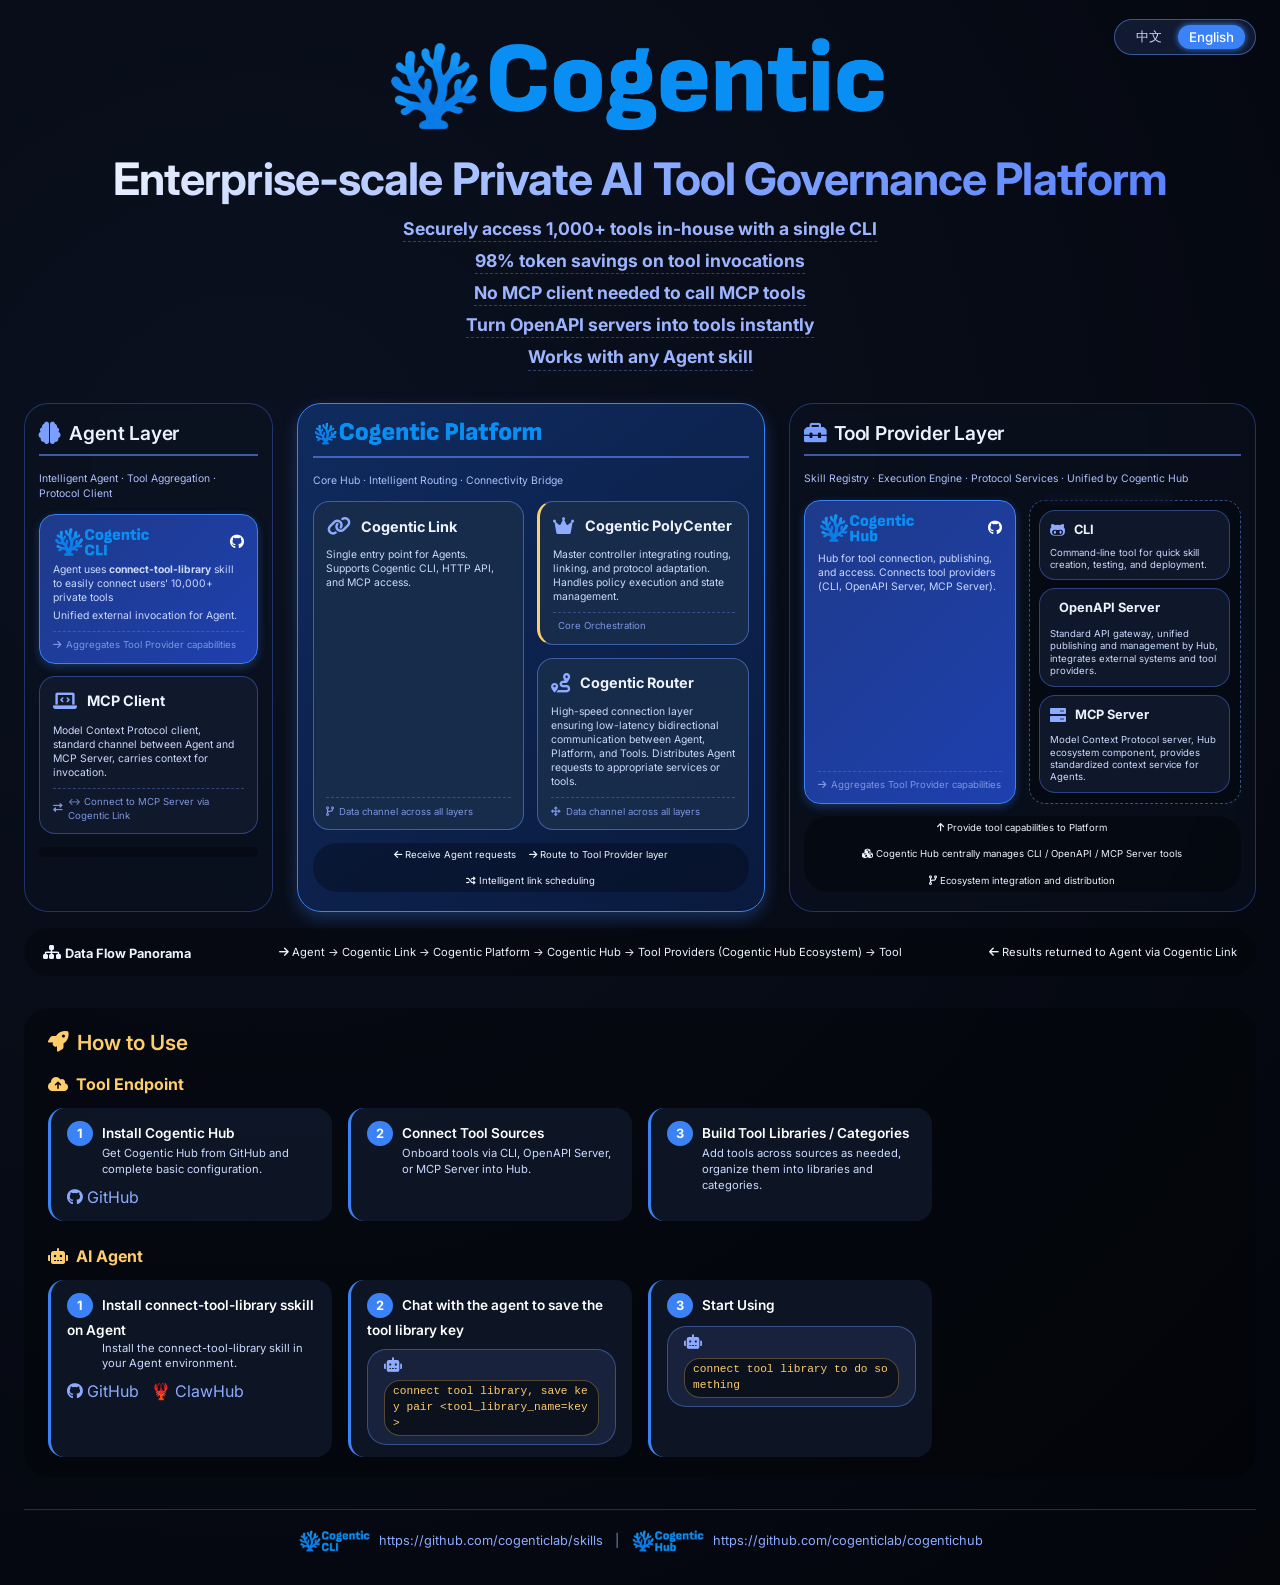
==== commit 3d569c5e: "Fix release URLs and standardize ClawHub naming Co-authored-by: Qwen-Coder <qwen-coder@alibabacloud." ====
--- a/index.html
+++ b/index.html
@@ -193,6 +193,11 @@
             <div class="step-card">
                 <div><span class="step-number">1</span><span class="step-title" data-i18n="step1_title">安装 Cogentic Hub</span></div>
                 <div class="step-desc" data-i18n="step1_desc">从 GitHub 获取 Cogentic Hub 并完成基本配置。</div>
+                <div class="install-links" style="margin-top: 8px; display: flex; gap: 12px; align-items: center;">
+                    <a href="https://github.com/cogenticlab/cogentichub/releases" target="_blank" style="color: #8cabff; text-decoration: none; display: inline-flex; align-items: center; gap: 4px;">
+                        <i class="fab fa-github"></i> GitHub
+                    </a>
+                </div>
             </div>
             <div class="step-card">
                 <div><span class="step-number">2</span><span class="step-title" data-i18n="step2_title">连接工具源</span></div>
@@ -215,11 +220,11 @@
                 <div><span class="step-number">1</span><span class="step-title" data-i18n="step4_title">Agent 端安装 skill</span></div>
                 <div class="step-desc" data-i18n="step4_desc">在 Agent 环境中安装 <code>connect-tool-library</code> 技能。</div>
                         <div class="install-links" style="margin-top: 8px; display: flex; gap: 12px; align-items: center;">
-            <a href="https://github.com/cogenticlab/skills/release" target="_blank" style="color: #8cabff; text-decoration: none; display: inline-flex; align-items: center; gap: 4px;">
+            <a href="https://github.com/cogenticlab/skills/releases" target="_blank" style="color: #8cabff; text-decoration: none; display: inline-flex; align-items: center; gap: 4px;">
                 <i class="fab fa-github"></i> GitHub
             </a>
             <a href="https://clawhub.ai/skills" target="_blank" style="color: #8cabff; text-decoration: none; display: inline-flex; align-items: center; gap: 4px;">
-                <span>🦞</span> Clawhub
+                <span>🦞</span> ClawHub
             </a>
         </div>
             </div>
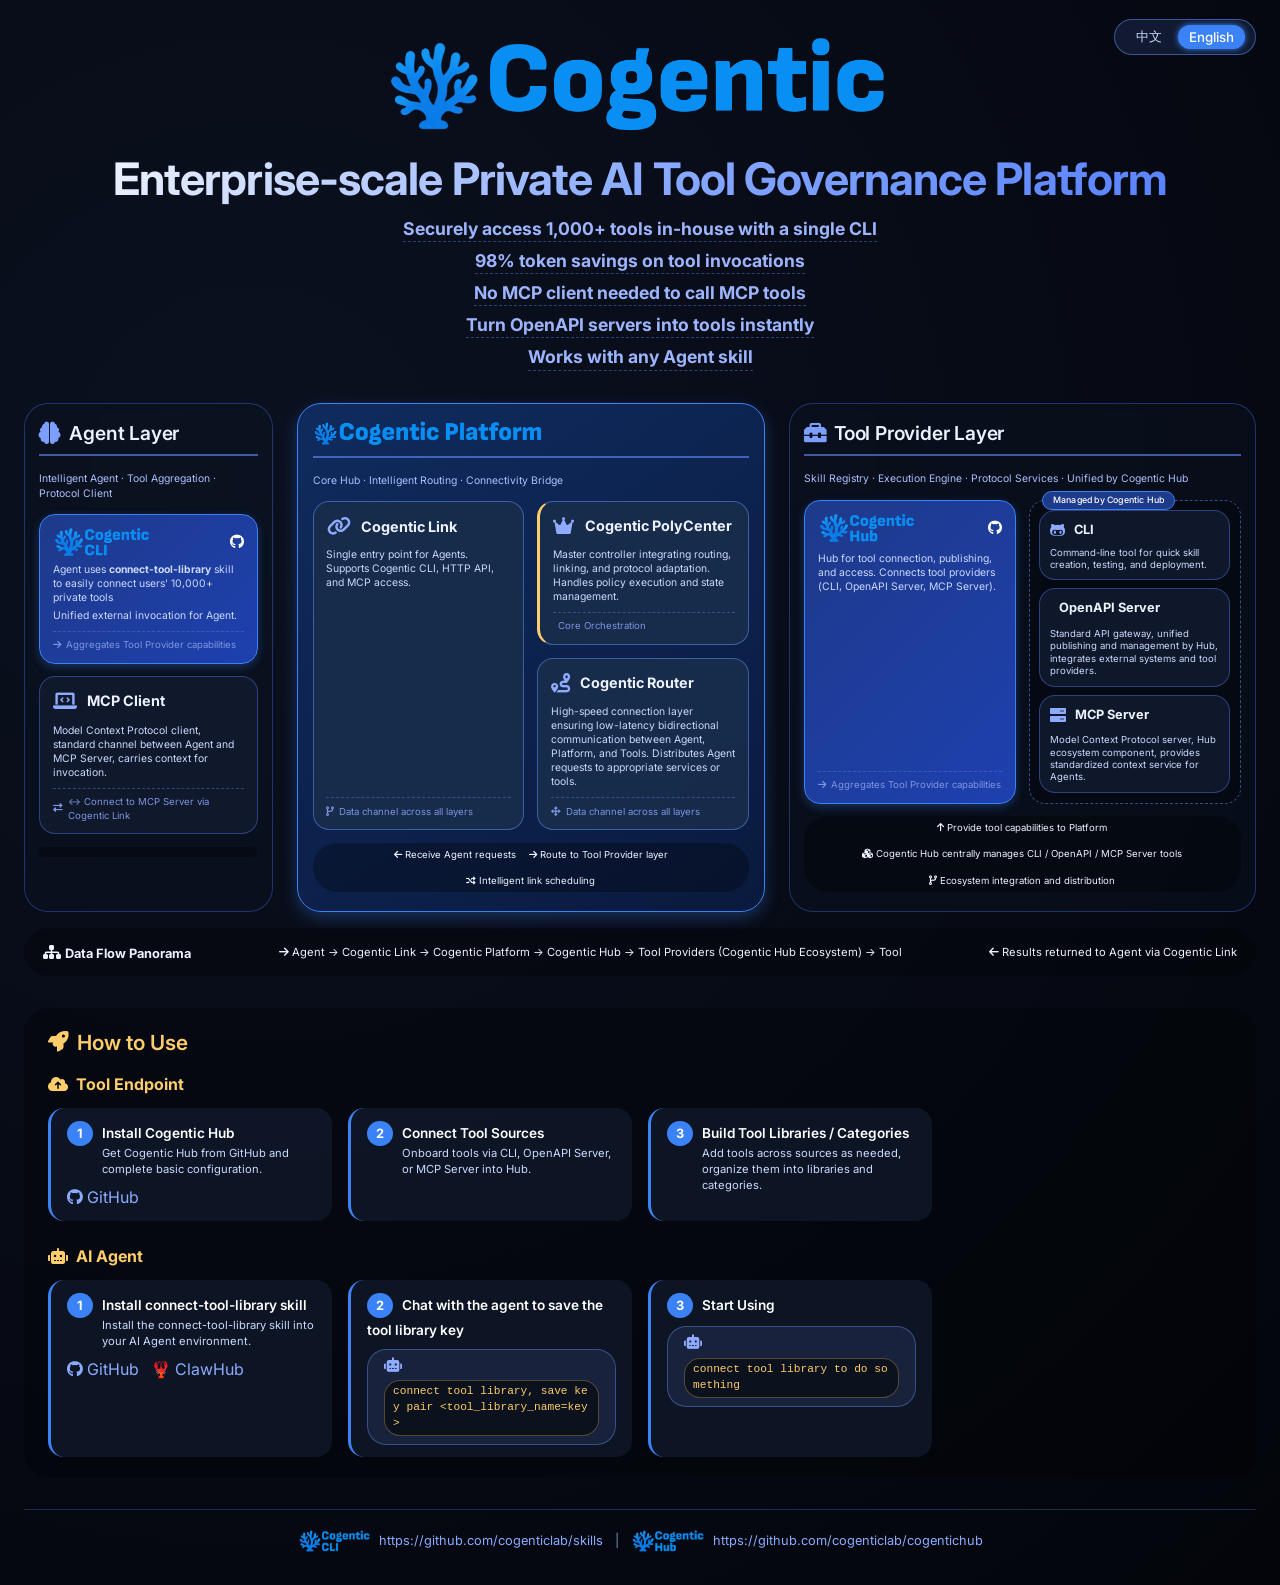
==== commit eb62f567: "Fix translation file indentation and preload language scripts Co-authored-by: Qwen-Coder <qwen-coder" ====
--- a/index.html
+++ b/index.html
@@ -9,6 +9,8 @@
     <link rel="stylesheet" href="https://cdnjs.cloudflare.com/ajax/libs/font-awesome/6.0.0-beta3/css/all.min.css">
     <!-- Google Fonts Inter -->
     <link href="https://fonts.googleapis.com/css2?family=Inter:opsz,wght@14..32,300;14..32,400;14..32,500;14..32,600;14..32,700&display=swap" rel="stylesheet">
+    <script src="assets/lang/zh.js"></script>
+    <script src="assets/lang/en.js"></script>
 </head>
 <body>
 <!-- 语言切换按钮 -->
@@ -21,16 +23,16 @@
     <div class="hero">
         <img width="512px" src="assets/cogentic_banner.png" alt="Cogentic Banner" />
         <h1 data-i18n="hero_title">万级私有AI工具治理平台</h1>
-        <p><h2 class="sub" data-i18n="hero_s1">通过单一 CLI 安全访问超过 10,000 个内部工具</h2></p>
-        <p><h2 class="sub" data-i18n="hero_s2">工具调用节省 98% 的 Token</h2></p>
-        <p><h2 class="sub" data-i18n="hero_s3">调用 MCP 工具无需 MCP 客户端</h2></p>
-        <p><h2 class="sub" data-i18n="hero_s4">将 OpenAPI 服务器即时转变为工具</h2></p>
-        <p><h2 class="sub" data-i18n="hero_s5">适用于任何 Agent 技能</h2></p>
+        <p><h2 class="sub" data-i18n="hero_s1">通过单一 CLI 安全访问超过 10,000 个内部工具</h2>
+        <p><h2 class="sub" data-i18n="hero_s2">工具调用节省 98% 的 Token</h2>
+        <p><h2 class="sub" data-i18n="hero_s3">调用 MCP 工具无需 MCP 客户端</h2>
+        <p><h2 class="sub" data-i18n="hero_s4">将 OpenAPI 服务器即时转变为工具</h2>
+        <p><h2 class="sub" data-i18n="hero_s5">适用于任何 Agent 技能</h2>
     </div>
 
     <!-- 三列布局 -->
     <div class="architecture">
-        
+
         <!-- ========= 左侧：Agent 层 ========= -->
         <div class="layer agent-layer">
             <div class="layer-header">
@@ -180,79 +182,79 @@
         <!--hr style="border-color: #2a3a70; margin: 0.6rem 0;"-->
 
     </div>
-<!-- 如何使用步骤区块（重写版） -->
-<div class="how-to-use">
-    <h3><i class="fas fa-rocket"></i> <span data-i18n="how_to_title">如何使用</span></h3>
-    
-    <!-- Cogentic Hub 部分 -->
-    <div style="margin-bottom: 1.5rem;">
-        <h4 style="color: #ffcd6b; font-size: 1rem; margin-bottom: 0.8rem; display: flex; align-items: center; gap: 0.5rem;">
-            <i class="fas fa-cloud-upload-alt"></i> <span data-i18n="tool_endpoint_section">Cogentic Hub</span>
-        </h4>
-        <div class="steps-grid">
-            <div class="step-card">
-                <div><span class="step-number">1</span><span class="step-title" data-i18n="step1_title">安装 Cogentic Hub</span></div>
-                <div class="step-desc" data-i18n="step1_desc">从 GitHub 获取 Cogentic Hub 并完成基本配置。</div>
-                <div class="install-links" style="margin-top: 8px; display: flex; gap: 12px; align-items: center;">
-                    <a href="https://github.com/cogenticlab/cogentichub/releases" target="_blank" style="color: #8cabff; text-decoration: none; display: inline-flex; align-items: center; gap: 4px;">
-                        <i class="fab fa-github"></i> GitHub
-                    </a>
-                </div>
-            </div>
-            <div class="step-card">
-                <div><span class="step-number">2</span><span class="step-title" data-i18n="step2_title">连接工具源</span></div>
-                <div class="step-desc" data-i18n="step2_desc">通过 CLI、OpenAPI Server 或 MCP Server 将工具接入 Hub。</div>
-            </div>
-            <div class="step-card">
-                <div><span class="step-number">3</span><span class="step-title" data-i18n="step3_title">建立工具库/工具分类</span></div>
-                <div class="step-desc" data-i18n="step3_desc">按需跨工具源加入工具，组织成工具库并分类管理。</div>
-            </div>
-        </div>
-    </div>
-
-    <!-- AI Agent 部分 -->
-    <div>
-        <h4 style="color: #ffcd6b; font-size: 1rem; margin-bottom: 0.8rem; display: flex; align-items: center; gap: 0.5rem;">
-            <i class="fas fa-robot"></i> <span data-i18n="ai_agent_section">AI Agent</span>
-        </h4>
-        <div class="steps-grid">
-            <div class="step-card">
-                <div><span class="step-number">1</span><span class="step-title" data-i18n="step4_title">Agent 端安装 skill</span></div>
-                <div class="step-desc" data-i18n="step4_desc">在 Agent 环境中安装 <code>connect-tool-library</code> 技能。</div>
-                        <div class="install-links" style="margin-top: 8px; display: flex; gap: 12px; align-items: center;">
-            <a href="https://github.com/cogenticlab/skills/releases" target="_blank" style="color: #8cabff; text-decoration: none; display: inline-flex; align-items: center; gap: 4px;">
-                <i class="fab fa-github"></i> GitHub
-            </a>
-            <a href="https://clawhub.ai/skills" target="_blank" style="color: #8cabff; text-decoration: none; display: inline-flex; align-items: center; gap: 4px;">
-                <span>🦞</span> ClawHub
-            </a>
-        </div>
-            </div>
-            <div class="step-card">
-                <div><span class="step-number">2</span><span class="step-title" data-i18n="step5_title">保存工具库密钥</span></div>
-                <div class="conversation-demo">
-                    <div class="agent-message">
-                        <i class="fas fa-robot"></i>
-                        <code class="conversation-code">connect tool library, save key pair &lt;tool_library_name=key&gt;</code>
-                    </div>
-                </div>
-            </div>
-            <div class="step-card">
-                <div><span class="step-number">3</span><span class="step-title" data-i18n="step6_title">开始使用</span></div>
-                <div class="conversation-demo">
-                    <div class="agent-message">
-                        <i class="fas fa-robot"></i>
-                        <code class="conversation-code">connect tool library to do something</code>
-                    </div>
-                </div>
-            </div>
-        </div>
-    </div>
-</div>
+    <!-- 如何使用步骤区块（重写版） -->
+    <div class="how-to-use">
+        <h3><i class="fas fa-rocket"></i> <span data-i18n="how_to_title">如何使用</span></h3>
+
+        <!-- Cogentic Hub 部分 -->
+        <div style="margin-bottom: 1.5rem;">
+            <h4 style="color: #ffcd6b; font-size: 1rem; margin-bottom: 0.8rem; display: flex; align-items: center; gap: 0.5rem;">
+                <i class="fas fa-cloud-upload-alt"></i> <span data-i18n="tool_endpoint_section">Cogentic Hub</span>
+            </h4>
+            <div class="steps-grid">
+                <div class="step-card">
+                    <div><span class="step-number">1</span><span class="step-title" data-i18n="step1_title">安装 Cogentic Hub</span></div>
+                    <div class="step-desc" data-i18n="step1_desc">从 GitHub 获取 Cogentic Hub 并完成基本配置。</div>
+                    <div class="install-links" style="margin-top: 8px; display: flex; gap: 12px; align-items: center;">
+                        <a href="https://github.com/cogenticlab/cogentichub/releases" target="_blank" style="color: #8cabff; text-decoration: none; display: inline-flex; align-items: center; gap: 4px;">
+                            <i class="fab fa-github"></i> GitHub
+                        </a>
+                    </div>
+                </div>
+                <div class="step-card">
+                    <div><span class="step-number">2</span><span class="step-title" data-i18n="step2_title">连接工具源</span></div>
+                    <div class="step-desc" data-i18n="step2_desc">通过 CLI、OpenAPI Server 或 MCP Server 将工具接入 Hub。</div>
+                </div>
+                <div class="step-card">
+                    <div><span class="step-number">3</span><span class="step-title" data-i18n="step3_title">建立工具库/工具分类</span></div>
+                    <div class="step-desc" data-i18n="step3_desc">按需跨工具源加入工具，组织成工具库并分类管理。</div>
+                </div>
+            </div>
+        </div>
+
+        <!-- AI Agent 部分 -->
+        <div>
+            <h4 style="color: #ffcd6b; font-size: 1rem; margin-bottom: 0.8rem; display: flex; align-items: center; gap: 0.5rem;">
+                <i class="fas fa-robot"></i> <span data-i18n="ai_agent_section">AI Agent</span>
+            </h4>
+            <div class="steps-grid">
+                <div class="step-card">
+                    <div><span class="step-number">1</span><span class="step-title" data-i18n="step4_title">Agent 端安装 skill</span></div>
+                    <div class="step-desc" data-i18n="step4_desc">在 Agent 环境中安装 <code>connect-tool-library</code> 技能。</div>
+                    <div class="install-links" style="margin-top: 8px; display: flex; gap: 12px; align-items: center;">
+                        <a href="https://github.com/cogenticlab/skills/releases" target="_blank" style="color: #8cabff; text-decoration: none; display: inline-flex; align-items: center; gap: 4px;">
+                            <i class="fab fa-github"></i> GitHub
+                        </a>
+                        <a href="https://clawhub.ai/skills" target="_blank" style="color: #8cabff; text-decoration: none; display: inline-flex; align-items: center; gap: 4px;">
+                            <span>🦞</span> ClawHub
+                        </a>
+                    </div>
+                </div>
+                <div class="step-card">
+                    <div><span class="step-number">2</span><span class="step-title" data-i18n="step5_title">保存工具库密钥</span></div>
+                    <div class="conversation-demo">
+                        <div class="agent-message">
+                            <i class="fas fa-robot"></i>
+                            <code class="conversation-code">connect tool library, save key pair &lt;tool_library_name=key&gt;</code>
+                        </div>
+                    </div>
+                </div>
+                <div class="step-card">
+                    <div><span class="step-number">3</span><span class="step-title" data-i18n="step6_title">开始使用</span></div>
+                    <div class="conversation-demo">
+                        <div class="agent-message">
+                            <i class="fas fa-robot"></i>
+                            <code class="conversation-code">connect tool library to do something</code>
+                        </div>
+                    </div>
+                </div>
+            </div>
+        </div>
+    </div>
     <!-- 页脚链接 -->
     <div class="footer-note">
-            <img height="24px" src="assets/cogentic_cli_banner.png"/><a href="https://github.com/cogenticlab/skills" target="_blank">https://github.com/cogenticlab/skills</a> &nbsp;|&nbsp;
-            <img height="24px" src="assets/cogentic_hub_banner.png"/><a href="https://github.com/cogenticlab/cogentichub" target="_blank">https://github.com/cogenticlab/cogentichub</a>
+        <img height="24px" src="assets/cogentic_cli_banner.png" alt=""/><a href="https://github.com/cogenticlab/skills" target="_blank">https://github.com/cogenticlab/skills</a> &nbsp;|&nbsp;
+        <img height="24px" src="assets/cogentic_hub_banner.png" alt=""/><a href="https://github.com/cogenticlab/cogentichub" target="_blank">https://github.com/cogenticlab/cogentichub</a>
     </div>
 </div>
 
@@ -261,30 +263,36 @@
     let translations = null;
 
     function loadLanguage(lang, callback) {
+        if (lang === 'zh') {
+            translations = zhTranslations;
+        } else if (lang === 'en') {
+            translations = enTranslations;
+        }
+        callback();
         // 移除之前的语言文件 script 标签（可选）
-        const oldScript = document.querySelector(`script[data-lang-src="${currentLang}"]`);
-        if (oldScript) {
-            oldScript.remove();
-        }
-        const script = document.createElement('script');
-        script.setAttribute('data-lang-src', lang);
-        script.src = `assets/lang/${lang}.js`;
-        script.onload = function() {
-            // 根据加载的语言获取对应的翻译对象
-            if (lang === 'zh') {
-                translations = zhTranslations;
-            } else if (lang === 'en') {
-                translations = enTranslations;
-            }
-            callback();
-        };
-        script.onerror = function() {
-            console.error(`Failed to load language file: ${lang}.js`);
-            if (lang !== 'en') {
-                loadLanguage('en', callback);
-            }
-        };
-        document.head.appendChild(script);
+        // const oldScript = document.querySelector(`script[data-lang-src="${currentLang}"]`);
+        // if (oldScript) {
+        //     oldScript.remove();
+        // }
+        // const script = document.createElement('script');
+        // script.setAttribute('data-lang-src', lang);
+        // script.src = `assets/lang/${lang}.js`;
+        // script.onload = function() {
+        //     // 根据加载的语言获取对应的翻译对象
+        //     if (lang === 'zh') {
+        //         translations = zhTranslations;
+        //     } else if (lang === 'en') {
+        //         translations = enTranslations;
+        //     }
+        //     callback();
+        // };
+        // script.onerror = function() {
+        //     console.error(`Failed to load language file: ${lang}.js`);
+        //     if (lang !== 'en') {
+        //         loadLanguage('en', callback);
+        //     }
+        // };
+        // document.head.appendChild(script);
     }
 
     function setLanguage(lang) {
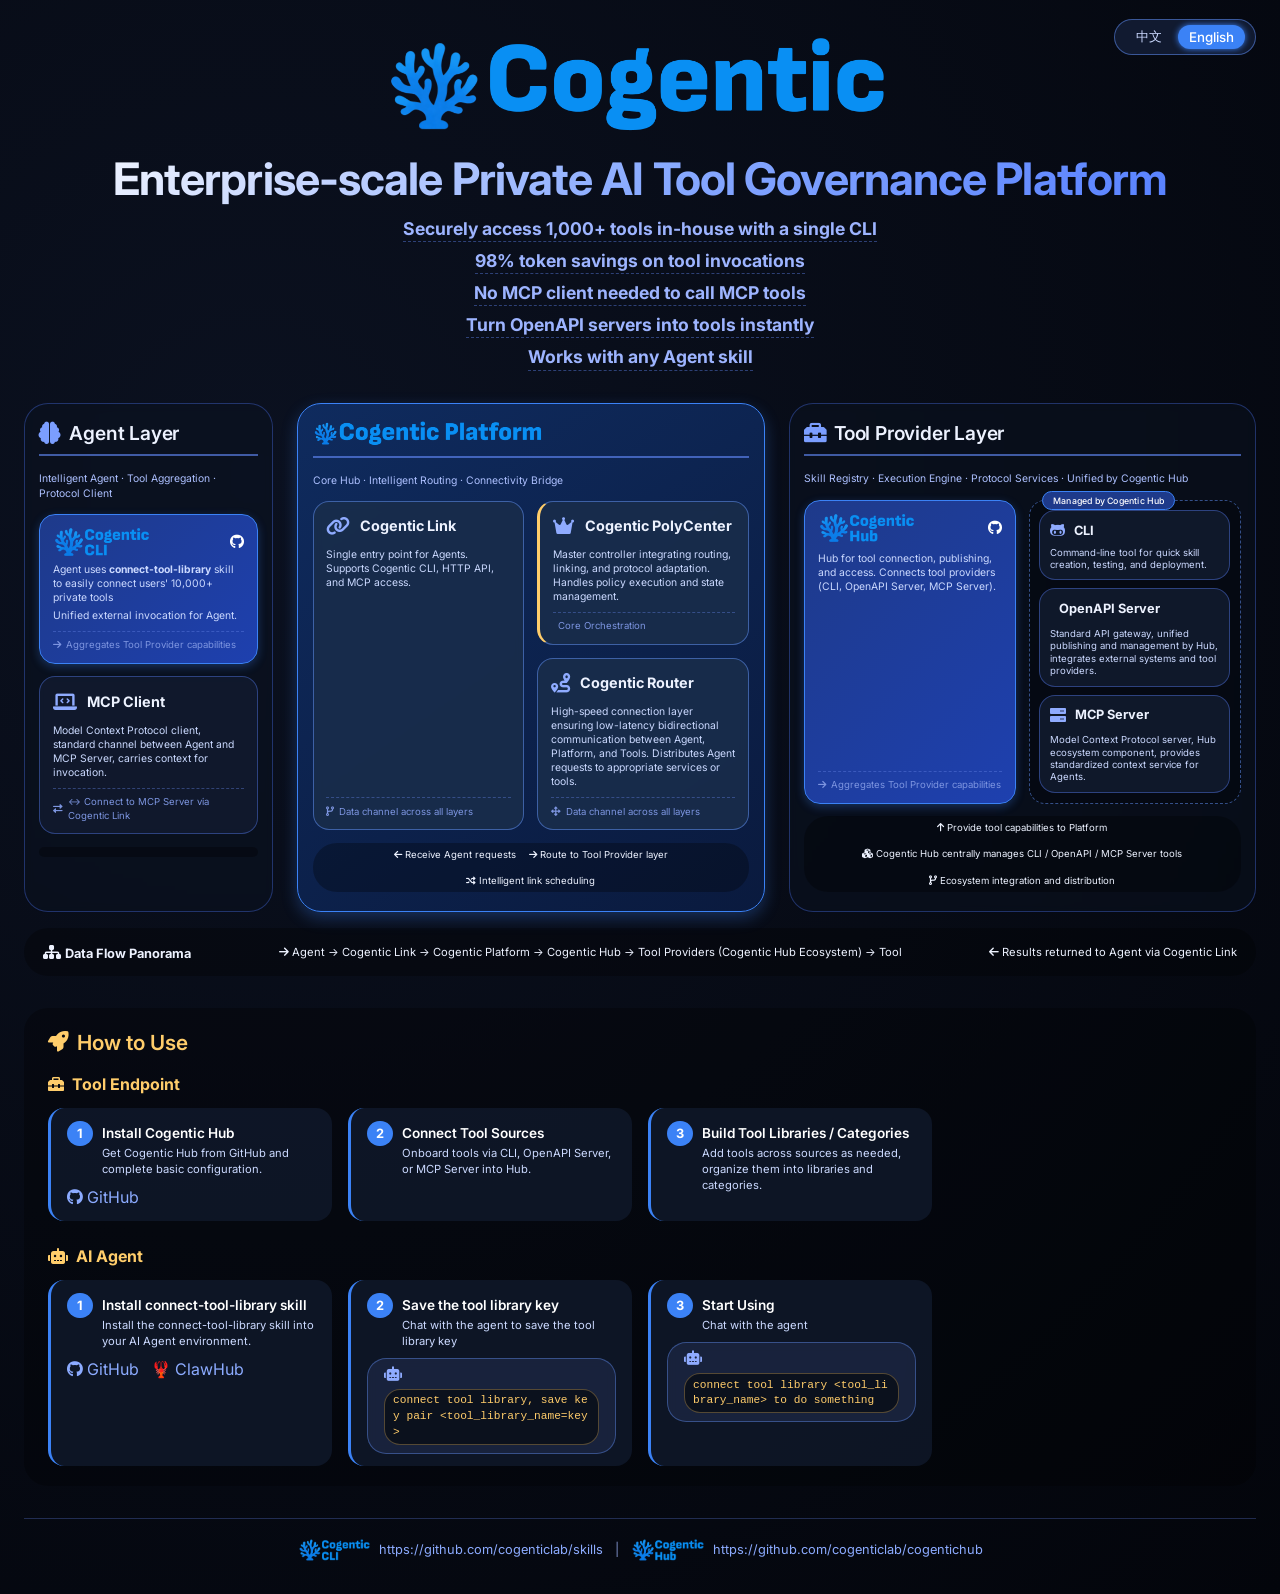
==== commit 3db23c31: "Simplify step descriptions and fix tool endpoint icon Co-authored-by: Qwen-Coder <qwen-coder@alibaba" ====
--- a/index.html
+++ b/index.html
@@ -189,7 +189,7 @@
         <!-- Cogentic Hub 部分 -->
         <div style="margin-bottom: 1.5rem;">
             <h4 style="color: #ffcd6b; font-size: 1rem; margin-bottom: 0.8rem; display: flex; align-items: center; gap: 0.5rem;">
-                <i class="fas fa-cloud-upload-alt"></i> <span data-i18n="tool_endpoint_section">Cogentic Hub</span>
+                <i class="fas fa-toolbox"></i> <span data-i18n="tool_endpoint_section">Cogentic Hub</span>
             </h4>
             <div class="steps-grid">
                 <div class="step-card">
@@ -232,6 +232,7 @@
                 </div>
                 <div class="step-card">
                     <div><span class="step-number">2</span><span class="step-title" data-i18n="step5_title">保存工具库密钥</span></div>
+                    <div class="step-desc" data-i18n="step5_desc"></div>
                     <div class="conversation-demo">
                         <div class="agent-message">
                             <i class="fas fa-robot"></i>
@@ -241,10 +242,11 @@
                 </div>
                 <div class="step-card">
                     <div><span class="step-number">3</span><span class="step-title" data-i18n="step6_title">开始使用</span></div>
+                    <div class="step-desc" data-i18n="step6_desc"></div>
                     <div class="conversation-demo">
                         <div class="agent-message">
                             <i class="fas fa-robot"></i>
-                            <code class="conversation-code">connect tool library to do something</code>
+                            <code class="conversation-code">connect tool library &lttool_library_name&gt; to do something</code>
                         </div>
                     </div>
                 </div>
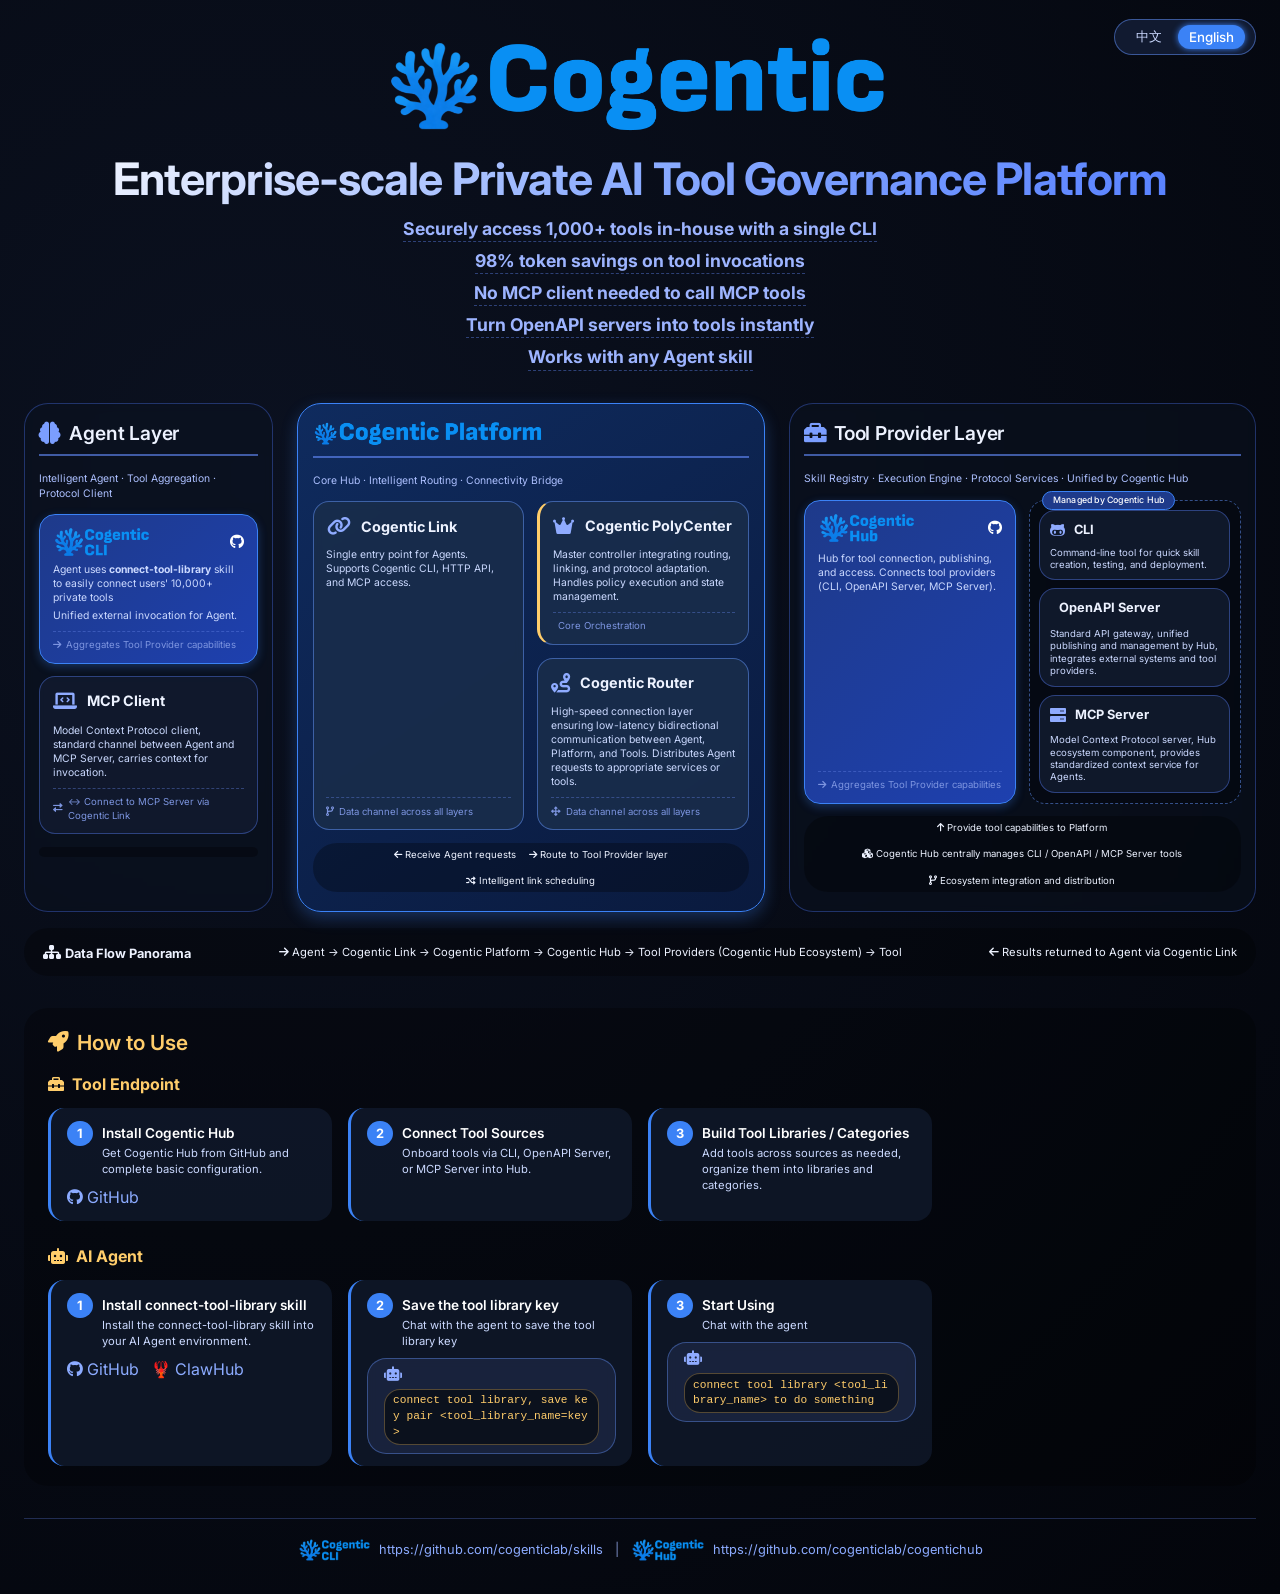
==== commit 741c96bd: "Update ClawHub link to connect-tool-library" ====
--- a/index.html
+++ b/index.html
@@ -225,7 +225,7 @@
                         <a href="https://github.com/cogenticlab/skills/releases" target="_blank" style="color: #8cabff; text-decoration: none; display: inline-flex; align-items: center; gap: 4px;">
                             <i class="fab fa-github"></i> GitHub
                         </a>
-                        <a href="https://clawhub.ai/skills" target="_blank" style="color: #8cabff; text-decoration: none; display: inline-flex; align-items: center; gap: 4px;">
+                        <a href="https://clawhub.ai/cogenticlab/connect-tool-library" target="_blank" style="color: #8cabff; text-decoration: none; display: inline-flex; align-items: center; gap: 4px;">
                             <span>🦞</span> ClawHub
                         </a>
                     </div>
